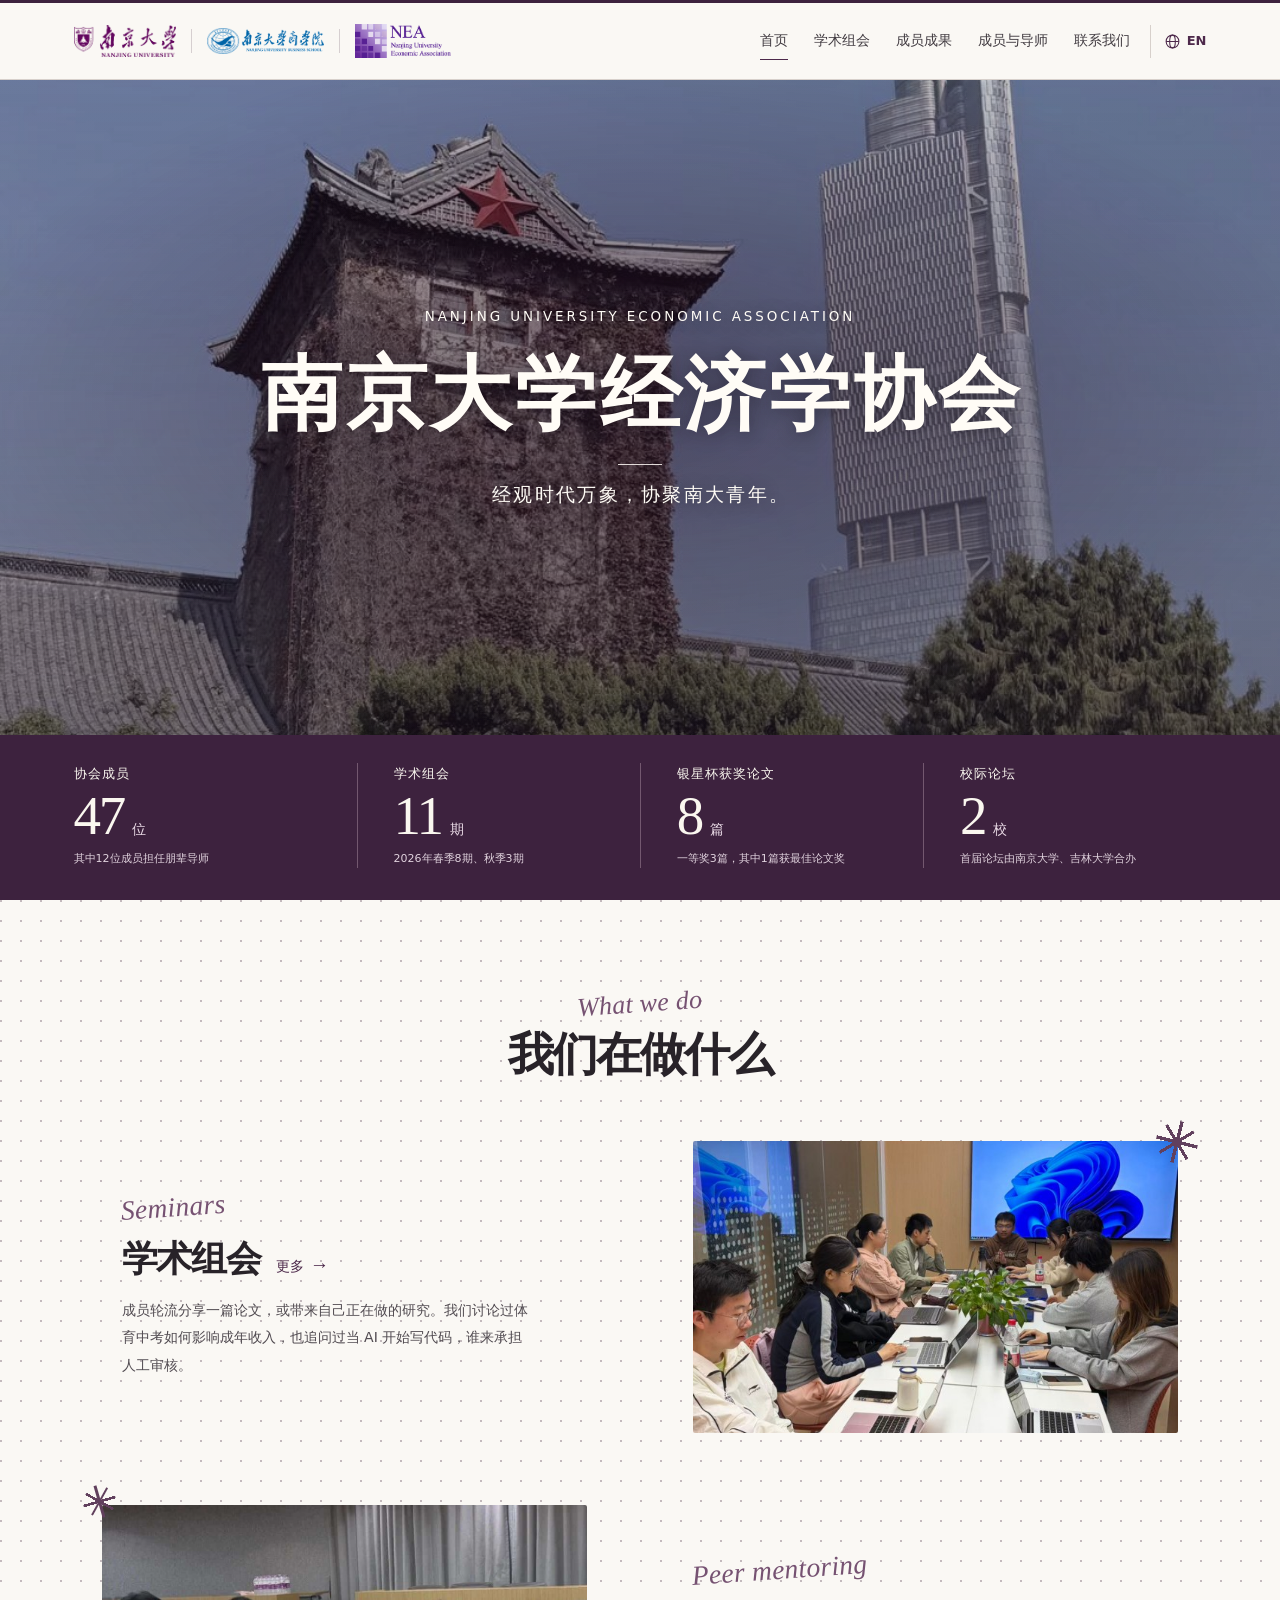
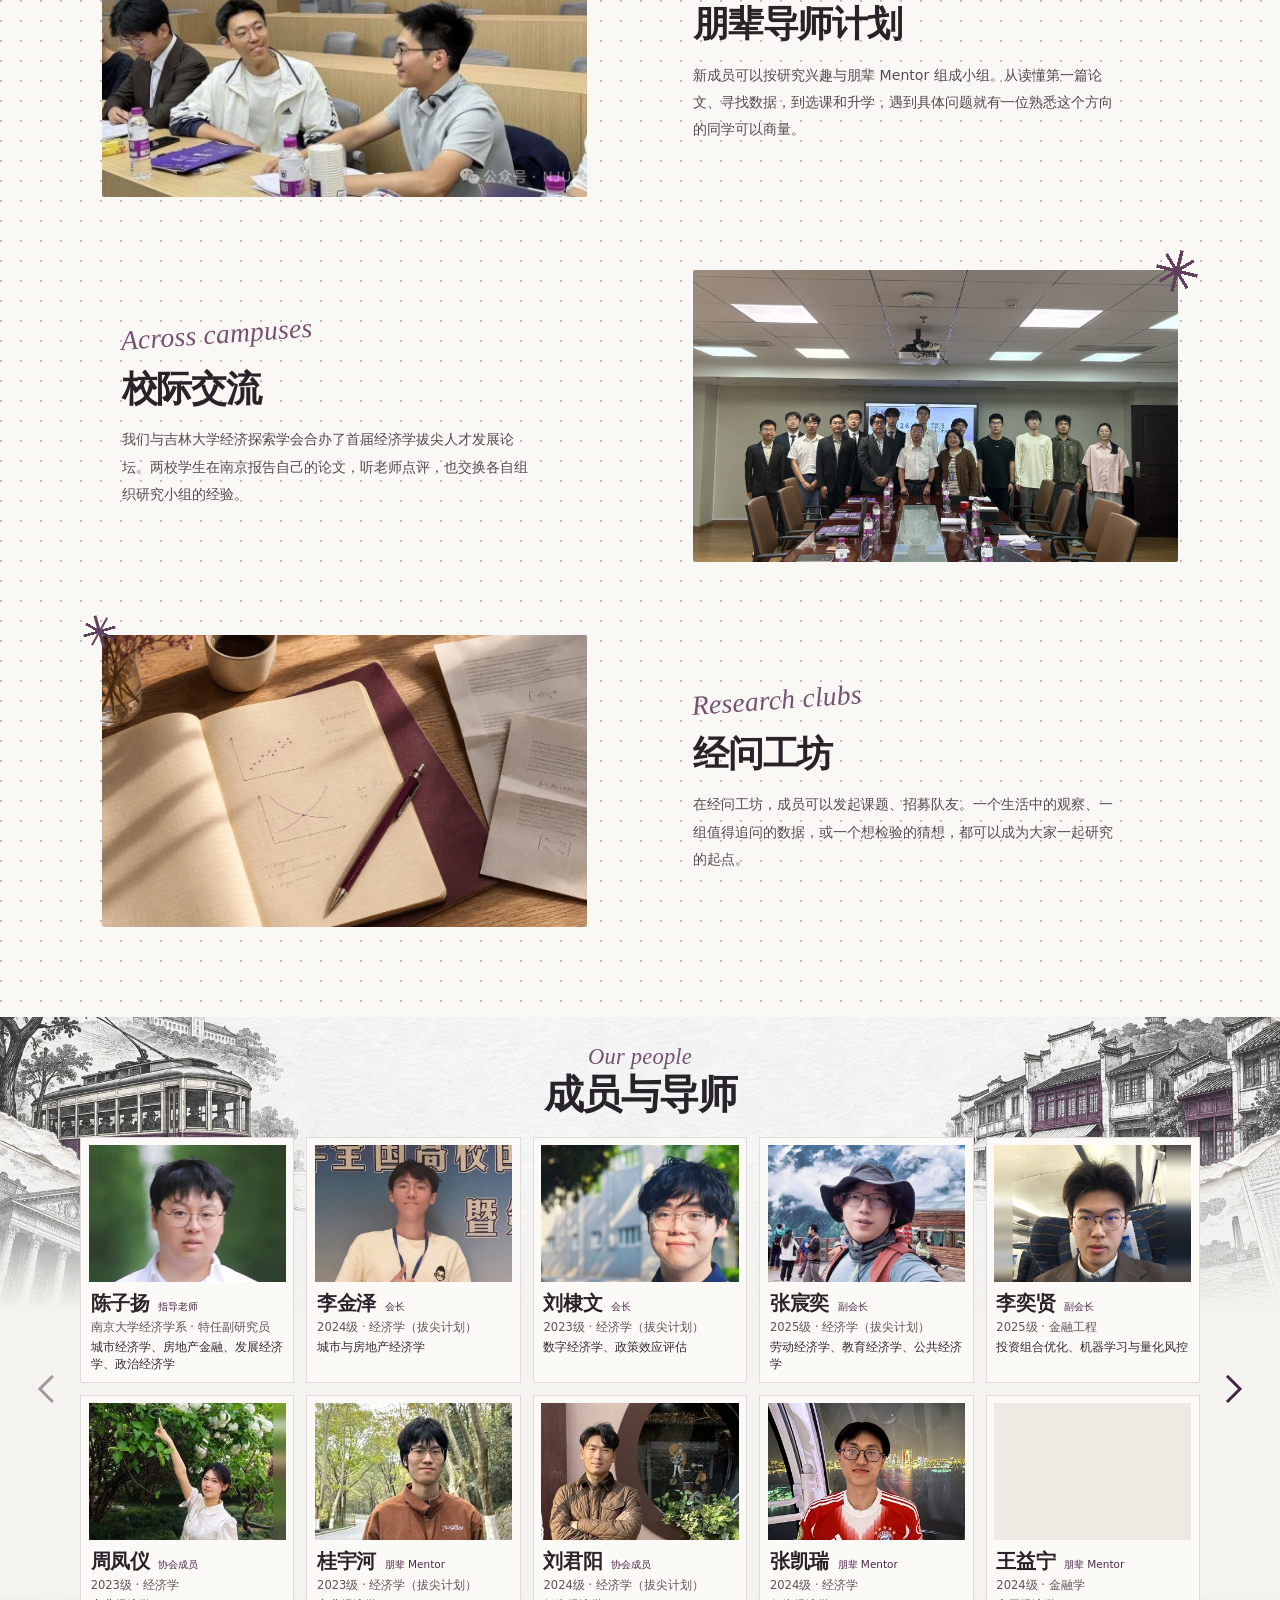
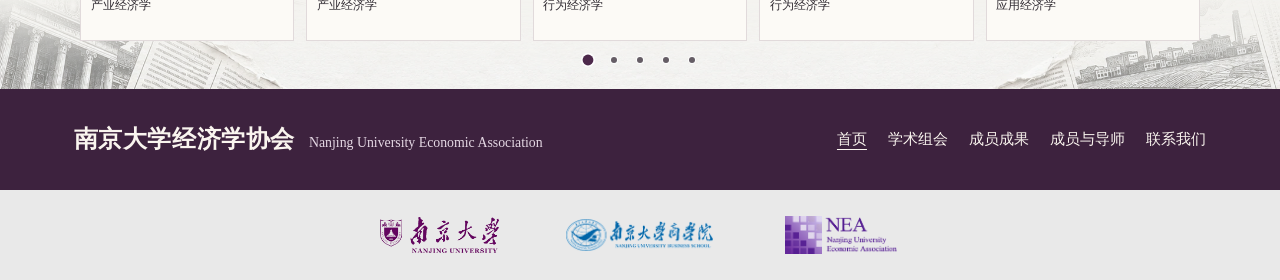
==== index.html @ 9987f029 "Add the five-page NJU Economic Association website" ====
<!doctype html>
<html lang="zh-CN"><head><meta charset="utf-8"><meta name="viewport" content="width=device-width,initial-scale=1,viewport-fit=cover"><meta name="theme-color" content="#faf8f4"><meta name="description" content="南京大学经济学协会的学术组会、成员与导师、学生研究及公开联系渠道。"><title>首页 · 南京大学经济学协会</title><link rel="stylesheet" href="assets/style.css"></head>
<body class="separate" data-initial="home"><a href="#main" class="skip">跳至正文</a><header class="masthead"><div class="wrap mast-inner"><div class="identities"><a href="https://www.nju.edu.cn/" target="_blank" rel="noopener" aria-label="南京大学官网"><img class="logo-nju" alt="南京大学" src="assets/nju.png"></a><span class="id-rule" aria-hidden="true"></span><a href="https://nubs.nju.edu.cn/" target="_blank" rel="noopener" aria-label="南京大学商学院官网"><img class="logo-nubs" alt="南京大学商学院" src="assets/nubs.png"></a><span class="id-rule" aria-hidden="true"></span><a href="index.html" aria-label="南京大学经济学协会首页"><img class="logo-nea" alt="南京大学经济学协会 NEA" src="assets/nea.png"></a></div>
    <nav class="main-nav" aria-label="主导航"><a href="index.html" data-dest="home" aria-current="page">首页</a><a href="seminars.html" data-dest="seminars">学术组会</a><a href="research.html" data-dest="research">成员成果</a><a href="people.html" data-dest="people">成员与导师</a><a href="contact.html" data-dest="contact">联系我们</a></nav><details class="mobile-nav"><summary><span class="sr-only">主导航</span><span class="menu-lines" aria-hidden="true"></span></summary><nav aria-label="手机导航"><a href="index.html" data-dest="home" aria-current="page">首页</a><a href="seminars.html" data-dest="seminars">学术组会</a><a href="research.html" data-dest="research">成员成果</a><a href="people.html" data-dest="people">成员与导师</a><a href="contact.html" data-dest="contact">联系我们</a></nav></details><button class="language-toggle" type="button" aria-label="切换至英文" title="切换至英文"><svg viewbox="0 0 24 24" fill="none" stroke="currentColor" stroke-width="1.5" aria-hidden="true" focusable="false"><circle cx="12" cy="12" r="9"></circle><ellipse cx="12" cy="12" rx="4" ry="9"></ellipse><path d="M3 12h18"></path></svg><span class="lang-label" lang="en">EN</span></button></div></header><main id="main" tabindex="-1"><div class="page home" id="home" aria-label="首页">
    <div class="home-intro"><section class="hero" aria-labelledby="association-name"><picture><source media="(max-width: 680px) and (orientation:portrait)" srcset="assets/campus-portrait.jpg"><img src="assets/campus.jpg" alt="" fetchpriority="high" width="1080" height="650"></picture><div class="hero-inner"><p class="hero-en" lang="en">Nanjing University Economic Association</p><h1 id="association-name"><span>南京大学</span><span>经济学协会</span></h1><span class="hero-rule" aria-hidden="true"></span><p class="motto">经观时代万象，协聚南大青年。</p></div></section>
    <section class="figures" aria-label="协会概况"><dl class="wrap stats"><div><dt>协会成员</dt><dd><span class="numeral">47</span><span class="unit">位</span></dd><dd class="stat-note">其中12位成员担任朋辈导师</dd></div><div><dt>学术组会</dt><dd><span class="numeral">11</span><span class="unit">期</span></dd><dd class="stat-note">2026年春季8期、秋季3期</dd></div><div><dt>银星杯获奖论文</dt><dd><span class="numeral">8</span><span class="unit">篇</span></dd><dd class="stat-note">一等奖3篇，其中1篇获最佳论文奖</dd></div><div><dt>校际论坛</dt><dd><span class="numeral">2</span><span class="unit">校</span></dd><dd class="stat-note">首届论坛由南京大学、吉林大学合办</dd></div></dl></section>
    </div><section class="activities"><div class="activity-glow" aria-hidden="true"></div><div class="feature-wrap"><div class="section-name"><span class="script" lang="en">What we do</span><h2>我们在做什么</h2></div><div class="feature-list"><article class="feature" id="weekly"><div class="feature-copy"><span class="script" lang="en">Seminars</span><div class="feature-title"><h3>学术组会</h3><a class="feature-more" href="seminars.html" aria-label="查看全部学术组会"><span class="more-label">更多</span><span class="more-arrow" aria-hidden="true">→</span></a></div><p>成员轮流分享一篇论文，或带来自己正在做的研究。我们讨论过体育中考如何影响成年收入，也追问过当 AI 开始写代码，谁来承担人工审核。</p></div><figure class="feature-image"><img src="assets/seminar.jpg" loading="lazy" decoding="async" alt="协会成员在春季学术组会上围桌讨论。"><span class="ink-star" aria-hidden="true"></span></figure></article><article class="feature reverse" id="mentoring"><div class="feature-copy"><span class="script" lang="en">Peer mentoring</span><div class="feature-title"><h3>朋辈导师计划</h3></div><p>新成员可以按研究兴趣与朋辈 Mentor 组成小组。从读懂第一篇论文、寻找数据，到选课和升学，遇到具体问题就有一位熟悉这个方向的同学可以商量。</p></div><figure class="feature-image"><img src="assets/mentor.jpg" loading="lazy" decoding="async" alt="协会成员在活动中交流。"><span class="ink-star" aria-hidden="true"></span></figure></article><article class="feature" id="exchange"><div class="feature-copy"><span class="script" lang="en">Across campuses</span><div class="feature-title"><h3>校际交流</h3></div><p>我们与吉林大学经济探索学会合办了首届经济学拔尖人才发展论坛。两校学生在南京报告自己的论文，听老师点评，也交换各自组织研究小组的经验。</p></div><figure class="feature-image"><img src="assets/forum.jpg" loading="lazy" decoding="async" alt="首届南京大学—吉林大学经济学拔尖人才发展论坛现场合影。"><span class="ink-star" aria-hidden="true"></span></figure></article><article class="feature reverse" id="clubs"><div class="feature-copy"><span class="script" lang="en">Research clubs</span><div class="feature-title"><h3>经问工坊</h3></div><p>在经问工坊，成员可以发起课题、招募队友。一个生活中的观察、一组值得追问的数据，或一个想检验的猜想，都可以成为大家一起研究的起点。</p></div><figure class="feature-image"><img src="assets/workshop.webp" loading="lazy" decoding="async" alt="研究主题静物配图，笔记本上画着经济学曲线和散点图。"><span class="ink-star" aria-hidden="true"></span></figure></article></div></div></section>
    <section class="people" id="home-people" aria-labelledby="people-heading"><svg aria-hidden="true" focusable="false" width="0" height="0" style="position:absolute"><defs><filter id="newsprint-tone" color-interpolation-filters="sRGB"><fecolormatrix type="matrix" values="1.045 0 0 0 -0.039  0 1.069 0 0 -0.024  0 0 1.114 0 -0.018  0 0 0 1 0"></fecolormatrix></filter></defs></svg><div class="people-art" aria-hidden="true" style="filter:url(#newsprint-tone)"></div><div class="wrap">
<div class="people-head"><div class="section-name"><span class="script" lang="en">Our people</span><h2 id="people-heading">成员与导师</h2></div>
</div>
<div class="roster-shell"><div id="roster" class="paged" role="region" aria-label="成员名片，可向左或向右翻页" tabindex="0"><div class="roster-sheet" role="group" aria-label="第1页，共5页"><article class="roster-card" data-person="陈子扬"><figure class="portrait-frame card-portrait"><img src="assets/member-01-home.webp" alt="" loading="lazy" decoding="async" draggable="false"></figure><div class="card-info"><div class="card-name"><h3>陈子扬</h3><span class="card-role">指导老师</span></div><p class="card-course" data-en="NJU Economics · Associate Research Fellow">南京大学经济学系 · 特任副研究员</p><p class="card-interests">城市经济学、房地产金融、发展经济学、政治经济学</p></div></article><article class="roster-card" data-person="李金泽"><figure class="portrait-frame card-portrait"><img src="assets/member-02-home.webp" alt="" loading="lazy" decoding="async" draggable="false"></figure><div class="card-info"><div class="card-name"><h3>李金泽</h3><span class="card-role">会长</span></div><p class="card-course" data-en="2024 · Economics (Honors)">2024级 · 经济学（拔尖计划）</p><p class="card-interests">城市与房地产经济学</p></div></article><article class="roster-card" data-person="刘棣文"><figure class="portrait-frame card-portrait"><img src="assets/member-03-home.webp" alt="" loading="lazy" decoding="async" draggable="false"></figure><div class="card-info"><div class="card-name"><h3>刘棣文</h3><span class="card-role">会长</span></div><p class="card-course" data-en="2023 · Economics (Honors)">2023级 · 经济学（拔尖计划）</p><p class="card-interests">数字经济学、政策效应评估</p></div></article><article class="roster-card" data-person="张宸奕"><figure class="portrait-frame card-portrait"><img src="assets/member-04-home.webp" alt="" loading="lazy" decoding="async" draggable="false"></figure><div class="card-info"><div class="card-name"><h3>张宸奕</h3><span class="card-role">副会长</span></div><p class="card-course" data-en="2025 · Economics (Honors)">2025级 · 经济学（拔尖计划）</p><p class="card-interests">劳动经济学、教育经济学、公共经济学</p></div></article><article class="roster-card" data-person="李奕贤"><figure class="portrait-frame card-portrait"><img src="assets/member-05-home.webp" alt="" loading="lazy" decoding="async" draggable="false"></figure><div class="card-info"><div class="card-name"><h3>李奕贤</h3><span class="card-role">副会长</span></div><p class="card-course" data-en="2025 · Financial Engineering">2025级 · 金融工程</p><p class="card-interests">投资组合优化、机器学习与量化风控</p></div></article><article class="roster-card" data-person="周凤仪"><figure class="portrait-frame card-portrait"><img src="assets/member-06-home.webp" alt="" loading="lazy" decoding="async" draggable="false"></figure><div class="card-info"><div class="card-name"><h3>周凤仪</h3><span class="card-role" data-en="Member">协会成员</span></div><p class="card-course" data-en="2023 · Economics">2023级 · 经济学</p><p class="card-interests">产业经济学</p></div></article><article class="roster-card" data-person="桂宇河"><figure class="portrait-frame card-portrait"><img src="assets/member-07-home.webp" alt="" loading="lazy" decoding="async" draggable="false"></figure><div class="card-info"><div class="card-name"><h3>桂宇河</h3><span class="card-role">朋辈 Mentor</span></div><p class="card-course" data-en="2023 · Economics (Honors)">2023级 · 经济学（拔尖计划）</p><p class="card-interests">产业经济学</p></div></article><article class="roster-card" data-person="刘君阳"><figure class="portrait-frame card-portrait"><img src="assets/member-08-home.webp" alt="" loading="lazy" decoding="async" draggable="false"></figure><div class="card-info"><div class="card-name"><h3>刘君阳</h3><span class="card-role" data-en="Member">协会成员</span></div><p class="card-course" data-en="2024 · Economics (Honors)">2024级 · 经济学（拔尖计划）</p><p class="card-interests">行为经济学</p></div></article><article class="roster-card" data-person="张凯瑞"><figure class="portrait-frame card-portrait"><img src="assets/member-09-home.webp" alt="" loading="lazy" decoding="async" draggable="false"></figure><div class="card-info"><div class="card-name"><h3>张凯瑞</h3><span class="card-role">朋辈 Mentor</span></div><p class="card-course" data-en="2024 · Economics">2024级 · 经济学</p><p class="card-interests">行为经济学</p></div></article><article class="roster-card" data-person="王益宁"><figure class="portrait-frame card-portrait"><img src="assets/member-10-home.webp" alt="" loading="lazy" decoding="async" draggable="false"></figure><div class="card-info"><div class="card-name"><h3>王益宁</h3><span class="card-role">朋辈 Mentor</span></div><p class="card-course" data-en="2024 · Finance">2024级 · 金融学</p><p class="card-interests">应用经济学</p></div></article></div><div class="roster-sheet" role="group" aria-label="第2页，共5页"><article class="roster-card" data-person="任旭泽"><figure class="portrait-frame card-portrait"><img src="assets/member-11-home.webp" alt="" loading="lazy" decoding="async" draggable="false"></figure><div class="card-info"><div class="card-name"><h3>任旭泽</h3><span class="card-role">朋辈 Mentor</span></div><p class="card-course" data-en="2024 · Economics (Honors)">2024级 · 经济学（拔尖计划）</p><p class="card-interests">数字经济学</p></div></article><article class="roster-card" data-person="戴李洋"><figure class="portrait-frame card-portrait"><img src="assets/member-12-home.webp" alt="" loading="lazy" decoding="async" draggable="false"></figure><div class="card-info"><div class="card-name"><h3>戴李洋</h3><span class="card-role" data-en="Member">协会成员</span></div><p class="card-course" data-en="2025 · Insurance">2025级 · 保险学</p><p class="card-interests">行为保险经济学、产业经济学、劳动经济学</p></div></article><article class="roster-card" data-person="邢文青"><figure class="portrait-frame card-portrait"><img src="assets/member-13-home.webp" alt="" loading="lazy" decoding="async" draggable="false"></figure><div class="card-info"><div class="card-name"><h3>邢文青</h3><span class="card-role">朋辈 Mentor</span></div><p class="card-course" data-en="2023 · Finance">2023级 · 金融学</p><p class="card-interests">金融学</p></div></article><article class="roster-card" data-person="柴森叶"><figure class="portrait-frame card-portrait"><img src="assets/member-14-home.webp" alt="" loading="lazy" decoding="async" draggable="false"></figure><div class="card-info"><div class="card-name"><h3>柴森叶</h3><span class="card-role">朋辈 Mentor</span></div><p class="card-course" data-en="2024 · Economics (Honors)">2024级 · 经济学（拔尖计划）</p><p class="card-interests">产业经济学</p></div></article><article class="roster-card" data-person="陈逸铭"><figure class="portrait-frame card-portrait"><img src="assets/member-15-home.webp" alt="" loading="lazy" decoding="async" draggable="false"></figure><div class="card-info"><div class="card-name"><h3>陈逸铭</h3><span class="card-role" data-en="Member">协会成员</span></div><p class="card-course" data-en="2025 · Digital Economics">2025级 · 数字经济学</p><p class="card-interests">产业经济学</p></div></article><article class="roster-card" data-person="苏会然"><figure class="portrait-frame card-portrait"><img src="assets/member-16-home.webp" alt="" loading="lazy" decoding="async" draggable="false"></figure><div class="card-info"><div class="card-name"><h3>苏会然</h3><span class="card-role" data-en="Member">协会成员</span></div><p class="card-course" data-en="2024 · International Economics and Trade">2024级 · 国际经济与贸易</p><p class="card-interests">发展经济学</p></div></article><article class="roster-card" data-person="周博文"><figure class="portrait-frame card-portrait"><img src="assets/member-17-home.webp" alt="" loading="lazy" decoding="async" draggable="false"></figure><div class="card-info"><div class="card-name"><h3>周博文</h3><span class="card-role" data-en="Member">协会成员</span></div><p class="card-course" data-en="2023 · Insurance">2023级 · 保险学</p><p class="card-interests">劳动经济学</p></div></article><article class="roster-card" data-person="赵晨希"><figure class="portrait-frame card-portrait"><img src="assets/member-18-home.webp" alt="" loading="lazy" decoding="async" draggable="false"></figure><div class="card-info"><div class="card-name"><h3>赵晨希</h3><span class="card-role" data-en="Member">协会成员</span></div><p class="card-course" data-en="2023 · Industrial Economics">2023级 · 产业经济学</p><p class="card-interests">劳动经济学、健康经济学、发展经济学</p></div></article><article class="roster-card" data-person="王思雅"><figure class="portrait-frame card-portrait"><img src="assets/member-19-home.webp" alt="" loading="lazy" decoding="async" draggable="false"></figure><div class="card-info"><div class="card-name"><h3>王思雅</h3><span class="card-role">朋辈 Mentor</span></div><p class="card-course" data-en="2024 · Industrial Economics">2024级 · 产业经济学</p><p class="card-interests">产业经济学</p></div></article><article class="roster-card" data-person="陈子鸿"><figure class="portrait-frame card-portrait"><img src="assets/member-20-home.webp" alt="" loading="lazy" decoding="async" draggable="false"></figure><div class="card-info"><div class="card-name"><h3>陈子鸿</h3><span class="card-role" data-en="Member">协会成员</span></div><p class="card-course" data-en="2024 · International Economics and Trade">2024级 · 国际经济与贸易</p><p class="card-interests">国际贸易、国际投资、发展经济学</p></div></article></div><div class="roster-sheet" role="group" aria-label="第3页，共5页"><article class="roster-card" data-person="刘子萌"><figure class="portrait-frame card-portrait initials tone-0" role="img" aria-label="刘子萌的姓氏字卡"><span class="monogram" aria-hidden="true">刘</span></figure><div class="card-info"><div class="card-name"><h3>刘子萌</h3><span class="card-role" data-en="Member">协会成员</span></div><p class="card-course" data-en="2025 · Finance">2025级 · 金融学</p><p class="card-interests">金融学、行为经济学</p></div></article><article class="roster-card" data-person="宫之涵"><figure class="portrait-frame card-portrait initials tone-1" role="img" aria-label="宫之涵的姓氏字卡"><span class="monogram" aria-hidden="true">宫</span></figure><div class="card-info"><div class="card-name"><h3>宫之涵</h3><span class="card-role" data-en="Member">协会成员</span></div><p class="card-course" data-en="2025 · Economics">2025级 · 经济学</p></div></article><article class="roster-card" data-person="胡梓林"><figure class="portrait-frame card-portrait initials tone-2" role="img" aria-label="胡梓林的姓氏字卡"><span class="monogram" aria-hidden="true">胡</span></figure><div class="card-info"><div class="card-name"><h3>胡梓林</h3><span class="card-role" data-en="Member">协会成员</span></div><p class="card-course" data-en="2025 · Economics">2025级 · 经济学</p><p class="card-interests">区域经济学、经济史</p></div></article><article class="roster-card" data-person="冯思阳"><figure class="portrait-frame card-portrait initials tone-3" role="img" aria-label="冯思阳的姓氏字卡"><span class="monogram" aria-hidden="true">冯</span></figure><div class="card-info"><div class="card-name"><h3>冯思阳</h3><span class="card-role" data-en="Member">协会成员</span></div><p class="card-course" data-en="2025 · Economics (Honors)">2025级 · 经济学（拔尖计划）</p><p class="card-interests">区域经济学、人口流动与区域协调</p></div></article><article class="roster-card" data-person="管佘诗佳"><figure class="portrait-frame card-portrait initials tone-4" role="img" aria-label="管佘诗佳的姓氏字卡"><span class="monogram" aria-hidden="true">管</span></figure><div class="card-info"><div class="card-name"><h3>管佘诗佳</h3><span class="card-role" data-en="Member">协会成员</span></div><p class="card-course" data-en="2025 · Economics">2025级 · 经济学</p><p class="card-interests">神经经济学、行为经济学</p></div></article><article class="roster-card" data-person="时艺菲"><figure class="portrait-frame card-portrait initials tone-0" role="img" aria-label="时艺菲的姓氏字卡"><span class="monogram" aria-hidden="true">时</span></figure><div class="card-info"><div class="card-name"><h3>时艺菲</h3><span class="card-role" data-en="Member">协会成员</span></div><p class="card-course" data-en="2025 · Korean">2025级 · 朝鲜语</p><p class="card-interests">产业经济学、国际贸易</p></div></article><article class="roster-card" data-person="周讯婕"><figure class="portrait-frame card-portrait initials tone-1" role="img" aria-label="周讯婕的姓氏字卡"><span class="monogram" aria-hidden="true">周</span></figure><div class="card-info"><div class="card-name"><h3>周讯婕</h3><span class="card-role" data-en="Member">协会成员</span></div><p class="card-course" data-en="2025 · International Economics and Trade">2025级 · 国际经济与贸易</p><p class="card-interests">普惠金融、国际贸易</p></div></article><article class="roster-card" data-person="张智杰"><figure class="portrait-frame card-portrait initials tone-2" role="img" aria-label="张智杰的姓氏字卡"><span class="monogram" aria-hidden="true">张</span></figure><div class="card-info"><div class="card-name"><h3>张智杰</h3><span class="card-role" data-en="Member">协会成员</span></div><p class="card-course" data-en="2025 · E-Commerce">2025级 · 电子商务</p><p class="card-interests">数字经济、乡村振兴</p></div></article><article class="roster-card" data-person="张徛翔"><figure class="portrait-frame card-portrait initials tone-3" role="img" aria-label="张徛翔的姓氏字卡"><span class="monogram" aria-hidden="true">张</span></figure><div class="card-info"><div class="card-name"><h3>张徛翔</h3><span class="card-role" data-en="Member">协会成员</span></div><p class="card-course" data-en="2025 · Economics (Honors)">2025级 · 经济学（拔尖计划）</p><p class="card-interests">区域经济学、交通运输经济学</p></div></article><article class="roster-card" data-person="张欣晟"><figure class="portrait-frame card-portrait initials tone-4" role="img" aria-label="张欣晟的姓氏字卡"><span class="monogram" aria-hidden="true">张</span></figure><div class="card-info"><div class="card-name"><h3>张欣晟</h3><span class="card-role" data-en="Member">协会成员</span></div><p class="card-course" data-en="2025 · Insurance">2025级 · 保险学</p><p class="card-interests">金融学</p></div></article></div><div class="roster-sheet" role="group" aria-label="第4页，共5页"><article class="roster-card" data-person="胡凯文"><figure class="portrait-frame card-portrait initials tone-0" role="img" aria-label="胡凯文的姓氏字卡"><span class="monogram" aria-hidden="true">胡</span></figure><div class="card-info"><div class="card-name"><h3>胡凯文</h3><span class="card-role" data-en="Member">协会成员</span></div><p class="card-course" data-en="2025 · Economics (Honors)">2025级 · 经济学（拔尖计划）</p><p class="card-interests">消费者行为经济学、平台经济</p></div></article><article class="roster-card" data-person="赵翌涵"><figure class="portrait-frame card-portrait initials tone-1" role="img" aria-label="赵翌涵的姓氏字卡"><span class="monogram" aria-hidden="true">赵</span></figure><div class="card-info"><div class="card-name"><h3>赵翌涵</h3><span class="card-role" data-en="Member">协会成员</span></div><p class="card-course" data-en="2025 · Economics (Honors)">2025级 · 经济学（拔尖计划）</p><p class="card-interests">经济史、财政学</p></div></article><article class="roster-card" data-person="夏涛"><figure class="portrait-frame card-portrait"><img src="assets/member-33-home.webp" alt="" loading="lazy" decoding="async" draggable="false"></figure><div class="card-info"><div class="card-name"><h3>夏涛</h3><span class="card-role">朋辈 Mentor</span></div><p class="card-course" data-en="2026 · Master’s in Western Economics">2026级硕士 · 西方经济学</p><p class="card-interests">经济史、制度经济学、宏观经济学</p></div></article><article class="roster-card" data-person="郑斯可"><figure class="portrait-frame card-portrait initials tone-3" role="img" aria-label="郑斯可的姓氏字卡"><span class="monogram" aria-hidden="true">郑</span></figure><div class="card-info"><div class="card-name"><h3>郑斯可</h3><span class="card-role" data-en="Member">协会成员</span></div></div></article><article class="roster-card" data-person="严欣语"><figure class="portrait-frame card-portrait initials tone-4" role="img" aria-label="严欣语的姓氏字卡"><span class="monogram" aria-hidden="true">严</span></figure><div class="card-info"><div class="card-name"><h3>严欣语</h3><span class="card-role" data-en="Member">协会成员</span></div><p class="card-course" data-en="2025 · Economics">2025级 · 经济学</p><p class="card-interests">数字经济学、行为经济学</p></div></article><article class="roster-card" data-person="许彧凡"><figure class="portrait-frame card-portrait initials tone-0" role="img" aria-label="许彧凡的姓氏字卡"><span class="monogram" aria-hidden="true">许</span></figure><div class="card-info"><div class="card-name"><h3>许彧凡</h3><span class="card-role" data-en="Member">协会成员</span></div><p class="card-course" data-en="2025 · Economics and Finance">2025级 · 经济与金融</p><p class="card-interests">金融分析、企业信息与资本市场</p></div></article><article class="roster-card" data-person="黄闵宇"><figure class="portrait-frame card-portrait initials tone-1" role="img" aria-label="黄闵宇的姓氏字卡"><span class="monogram" aria-hidden="true">黄</span></figure><div class="card-info"><div class="card-name"><h3>黄闵宇</h3><span class="card-role" data-en="Member">协会成员</span></div><p class="card-course" data-en="2025 · Digital Economics">2025级 · 数字经济学</p><p class="card-interests">产业经济学、金融学</p></div></article><article class="roster-card" data-person="叶骐丞"><figure class="portrait-frame card-portrait initials tone-2" role="img" aria-label="叶骐丞的姓氏字卡"><span class="monogram" aria-hidden="true">叶</span></figure><div class="card-info"><div class="card-name"><h3>叶骐丞</h3><span class="card-role" data-en="Member">协会成员</span></div></div></article><article class="roster-card" data-person="姚璇"><figure class="portrait-frame card-portrait initials tone-3" role="img" aria-label="姚璇的姓氏字卡"><span class="monogram" aria-hidden="true">姚</span></figure><div class="card-info"><div class="card-name"><h3>姚璇</h3><span class="card-role" data-en="Member">协会成员</span></div><p class="card-course" data-en="2026 · German">2026级 · 德语</p><p class="card-interests">行为经济学、国际贸易与商务</p></div></article><article class="roster-card" data-person="李彦谷"><figure class="portrait-frame card-portrait initials tone-4" role="img" aria-label="李彦谷的姓氏字卡"><span class="monogram" aria-hidden="true">李</span></figure><div class="card-info"><div class="card-name"><h3>李彦谷</h3><span class="card-role" data-en="Member">协会成员</span></div><p class="card-course" data-en="2026 · Economics and Management Pilot Program">2026级 · 经济管理试验班</p><p class="card-interests">区域经济学</p></div></article></div><div class="roster-sheet" role="group" aria-label="第5页，共5页"><article class="roster-card" data-person="何致贤"><figure class="portrait-frame card-portrait initials tone-0" role="img" aria-label="何致贤的姓氏字卡"><span class="monogram" aria-hidden="true">何</span></figure><div class="card-info"><div class="card-name"><h3>何致贤</h3><span class="card-role" data-en="Member">协会成员</span></div><p class="card-course" data-en="2026 · Humanities Pilot Program">2026级 · 人文科学试验班</p><p class="card-interests">城市空间与职住分离</p></div></article><article class="roster-card" data-person="张良哲"><figure class="portrait-frame card-portrait initials tone-1" role="img" aria-label="张良哲的姓氏字卡"><span class="monogram" aria-hidden="true">张</span></figure><div class="card-info"><div class="card-name"><h3>张良哲</h3><span class="card-role" data-en="Member">协会成员</span></div><p class="card-course" data-en="2026 · Economics and Management Pilot Program">2026级 · 经济管理试验班</p><p class="card-interests">产业经济、宏观经济</p></div></article><article class="roster-card" data-person="高佳阳"><figure class="portrait-frame card-portrait initials tone-2" role="img" aria-label="高佳阳的姓氏字卡"><span class="monogram" aria-hidden="true">高</span></figure><div class="card-info"><div class="card-name"><h3>高佳阳</h3><span class="card-role" data-en="Member">协会成员</span></div></div></article><article class="roster-card" data-person="戴宁毓"><figure class="portrait-frame card-portrait initials tone-3" role="img" aria-label="戴宁毓的姓氏字卡"><span class="monogram" aria-hidden="true">戴</span></figure><div class="card-info"><div class="card-name"><h3>戴宁毓</h3><span class="card-role" data-en="Member">协会成员</span></div><p class="card-course" data-en="2025 · Financial Engineering">2025级 · 金融工程</p><p class="card-interests">人工智能在金融分析中的应用</p></div></article><article class="roster-card" data-person="沈佳圆"><figure class="portrait-frame card-portrait initials tone-4" role="img" aria-label="沈佳圆的姓氏字卡"><span class="monogram" aria-hidden="true">沈</span></figure><div class="card-info"><div class="card-name"><h3>沈佳圆</h3><span class="card-role" data-en="Member">协会成员</span></div><p class="card-course" data-en="2025 · International Economics and Trade">2025级 · 国际经济与贸易</p><p class="card-interests">数字经济学、国际贸易学</p></div></article><article class="roster-card" data-person="周元昊"><figure class="portrait-frame card-portrait initials tone-0" role="img" aria-label="周元昊的姓氏字卡"><span class="monogram" aria-hidden="true">周</span></figure><div class="card-info"><div class="card-name"><h3>周元昊</h3><span class="card-role" data-en="Member">协会成员</span></div><p class="card-course" data-en="2021 · Statistics">2021级 · 统计学</p><p class="card-interests">经济史</p></div></article><article class="roster-card" data-person="林婧雯"><figure class="portrait-frame card-portrait initials tone-1" role="img" aria-label="林婧雯的姓氏字卡"><span class="monogram" aria-hidden="true">林</span></figure><div class="card-info"><div class="card-name"><h3>林婧雯</h3><span class="card-role" data-en="Member">协会成员</span></div><p class="card-course" data-en="2026 · Economics (Honors)">2026级 · 经济学（拔尖计划）</p><p class="card-interests">产业经济学</p></div></article><article class="roster-card" data-person="李佳阳"><figure class="portrait-frame card-portrait initials tone-2" role="img" aria-label="李佳阳的姓氏字卡"><span class="monogram" aria-hidden="true">李</span></figure><div class="card-info"><div class="card-name"><h3>李佳阳</h3><span class="card-role" data-en="Member">协会成员</span></div><p class="card-course" data-en="2026 · Economics (Honors)">2026级 · 经济学（拔尖计划）</p><p class="card-interests">应用经济学</p></div></article></div></div>
<div class="page-navigation" hidden><button class="page-prev" type="button" aria-label="向左翻到上一页名片" aria-controls="roster"><span aria-hidden="true" class="chevron"></span></button><output id="roster-counter" aria-label="名片页码" aria-live="polite" class="sr-only">1 / 5</output><button class="page-next" type="button" aria-label="向右翻到下一页名片" aria-controls="roster"><span aria-hidden="true" class="chevron"></span></button></div></div><div class="roster-dots" role="group" aria-label="成员名片分页" hidden></div></div></section></div></main><footer class="site-footer"><div class="wrap footer-inner"><div class="footer-brand" translate="no"><span class="footer-name" lang="zh-CN">南京大学经济学协会</span><span class="footer-english" lang="en">Nanjing University Economic Association</span></div><nav class="footer-nav" aria-label="页脚导航"><a href="index.html" data-dest="home" aria-current="page">首页</a><a href="seminars.html" data-dest="seminars">学术组会</a><a href="research.html" data-dest="research">成员成果</a><a href="people.html" data-dest="people">成员与导师</a><a href="contact.html" data-dest="contact">联系我们</a></nav></div><div class="footer-logos"><div class="footer-identities"><a href="https://www.nju.edu.cn/" target="_blank" rel="noopener" aria-label="南京大学官网"><img class="logo-nju" alt="南京大学" src="assets/nju.png"></a><a href="https://nubs.nju.edu.cn/" target="_blank" rel="noopener" aria-label="南京大学商学院官网"><img class="logo-nubs" alt="南京大学商学院" src="assets/nubs.png"></a><a href="index.html" aria-label="南京大学经济学协会首页"><img class="logo-nea" alt="南京大学经济学协会 NEA" src="assets/nea.png"></a></div>
    </div></footer><script src="assets/site.js"></script></body></html>
---- assets/style.css ----
:root {
  --paper:#faf8f4; --paper-deep:#f2ede8; --plum:#4d294b; --deep:#3d223e;
  --ink:#282329; --muted:#655d64; --line:#d7d0cb; --nav-height:80px;
  --sans:"PingFang SC","Hiragino Sans GB","Microsoft YaHei","Noto Sans CJK SC",system-ui,sans-serif;
  --serif:"Songti SC","Noto Serif CJK SC","Noto Serif SC","STSong","SimSun",serif;
  --latin:Baskerville,"Iowan Old Style","Palatino Linotype","Times New Roman",serif;
  --hand:"Snell Roundhand","Bradley Hand","Segoe Print","URW Chancery L","Apple Chancery",cursive;
}
* {box-sizing:border-box}
body {margin:0;color:var(--ink);background:var(--paper);font:16px/1.7 var(--sans);-webkit-font-smoothing:antialiased}
html {scroll-padding-top:calc(var(--nav-height) + 16px)}
h1,h2,h3,h4,p,figure,dl,dd,ul,ol {margin:0}
a {color:inherit;text-decoration:none}
img {display:block;max-width:100%}
button {font:inherit;color:inherit;cursor:pointer}
a:focus-visible,button:focus-visible,summary:focus-visible,[tabindex="0"]:focus-visible {outline:3px solid #a27197;outline-offset:3px}
[hidden] {display:none !important}
.wrap {width:min(1320px,88.5%);margin-inline:auto}
.sr-only,.skip:not(:focus) {position:absolute;width:1px;height:1px;padding:0;margin:-1px;overflow:hidden;clip-path:inset(50%);white-space:nowrap;border:0}
.skip:focus {position:fixed;left:10px;top:10px;background:white;padding:8px 14px;z-index:100}
main:focus {outline:none}
.masthead {position:sticky;top:0;z-index:20;background:var(--paper);border-top:3px solid var(--deep);border-bottom:1px solid var(--line)}
.mast-inner {height:calc(var(--nav-height) - 4px);display:flex;align-items:center;justify-content:space-between;gap:22px}
.identities,.main-nav {display:flex;align-items:center}
.identities {gap:15px}
.identities a {display:flex;align-items:center;min-height:44px}
.id-rule {height:24px;width:1px;background:#d6cfd0;flex:none}
.logo-nju {width:102px}.logo-nubs {width:117px}.logo-nea {width:96px}
.main-nav {gap:clamp(17px,2.05vw,35px)}
.main-nav a {padding:14px 0;white-space:nowrap;color:#413b41;font-size:14px;font-weight:550;position:relative}
.main-nav a::after {content:"";position:absolute;left:0;right:0;bottom:7px;height:1px;background:var(--plum);transform:scaleX(0);transition:transform .18s;transform-origin:left}
.main-nav a:hover::after,.main-nav a[aria-current]::after {transform:scaleX(1)}
.mobile-nav {display:none}
summary {list-style:none;cursor:pointer}
summary::-webkit-details-marker {display:none}
.bundle .subpage {display:none}
.bundle:has(.subpage:target) #home {display:none}
.bundle .subpage:target {display:block}
body.routed.bundle .page[data-visible="true"] {display:block}
.hero {position:relative;isolation:isolate;display:grid;place-items:center;min-height:365px;height:calc(100vh - var(--nav-height));height:calc(100svh - var(--nav-height));overflow:hidden;background:#493e56;text-align:center;color:#fffcf6}
.hero picture,.hero picture img,.hero::after {position:absolute;inset:0;width:100%;height:100%}
.hero picture {z-index:-2}
.hero picture img {object-fit:cover;object-position:50% 43%;filter:saturate(.73)}
.hero::after {content:"";z-index:-1;background:radial-gradient(ellipse at 50% 49%,rgba(36,17,38,.45) 0%,rgba(40,21,41,.22) 48%,rgba(39,21,41,.07) 77%),linear-gradient(180deg,rgba(38,23,44,.20) 0%,rgba(35,21,38,.33) 47%,rgba(30,21,36,.48) 100%)}
.hero-inner {width:min(94%,1330px);display:flex;flex-direction:column;align-items:center;padding:25px 0 3.2vh;text-shadow:0 2px 17px rgba(20,15,26,.45)}
.hero-en {font:500 clamp(12px,1.05vw,16px)/1.6 var(--sans);letter-spacing:.22em;text-transform:uppercase}
.hero h1 {font:700 clamp(50px,6.35vw,99px)/1.25 var(--serif);letter-spacing:.045em;padding-left:.045em;margin:18px 0 17px}
.hero-rule {width:44px;height:1px;background:rgba(255,250,246,.85);margin:0 0 16px}
.motto {font: 500 clamp(17px,1.5vw,24px)/1.5 "Kaiti SC",KaiTi,var(--serif);letter-spacing:.12em;padding-left:.12em}
.figures {background:var(--deep);color:#faf7ef}
.stats {display:grid;grid-template-columns:repeat(4,minmax(0,1fr));padding-block:28px 32px}
.stats > div {padding-inline:clamp(17px,2.8vw,48px) 10px;border-left:1px solid #73586f}
.stats > div:first-child {border:none;padding-left:0}
.stats dt {font-size:13px;font-weight:550;letter-spacing:.08em}
.stats dd:not(.stat-note) {display:flex;align-items:baseline;gap:8px;margin:3px 0 5px}
.numeral {font:400 clamp(43px,4.3vw,65px)/1.03 var(--latin);letter-spacing:-.045em}
.unit {font:400 14px/1 var(--serif);color:#ebdce7}
.stat-note {color:#e0d2dd;font-size:clamp(11px,.86vw,13px);line-height:1.65}
.feature-wrap {max-width:1170px;width:84%;margin:auto}
.activities {padding:clamp(65px,6.9vw,108px) 0 clamp(64px,7vw,114px)}
.section-name .script,.feature-copy>.script,.contact-label {color:#765272;font:italic 26px/1.2 var(--hand);letter-spacing:.01em;display:inline-block}
.section-name h2,.section-name h1 {font:700 clamp(36px,3.6vw,57px)/1.25 var(--serif);letter-spacing:-.04em;margin-top:5px}
.activities>.feature-wrap>.section-name {text-align:center;margin-bottom:clamp(39px,4.5vw,74px)}
.activities>.feature-wrap>.section-name .script {transform:rotate(-4deg)}
.feature-list {display:grid;gap:clamp(54px,5.7vw,90px)}
.feature {display:grid;grid-template-columns:minmax(0,1fr) minmax(0,1fr);column-gap:clamp(40px,8.3vw,134px);align-items:center;scroll-margin-top:20px}
.feature-copy {max-width:430px;padding-left:clamp(5px,1.5vw,25px)}
.feature.reverse .feature-copy {grid-column:2;grid-row:1;padding-left:0}
.feature.reverse .feature-image {grid-column:1;grid-row:1}
.feature-copy>.script {font-size:clamp(22px,2.15vw,34px);transform:rotate(-4deg);transform-origin:left bottom}
.feature-title {display:flex;align-items:center;gap:12px;margin:8px 0 13px;flex-wrap:wrap}
.feature-title h3 {font:700 clamp(29px,2.8vw,45px)/1.32 var(--serif);letter-spacing:-.035em}
.feature-copy p {color:#514b51;font-size:clamp(14px,1.1vw,17px);line-height:1.95}
.feature-image {position:relative;isolation:isolate;min-width:0}
.feature-image img {position:relative;width:100%;aspect-ratio:1.66;object-fit:cover;object-position:50% 49%;border-radius:2px}
#weekly .feature-image img {object-position:50% 46%}
#exchange .feature-image img {object-position:50% 62%}
.ink-star {position:absolute;font:400 clamp(40px,4.7vw,69px)/1 "Georgia","Times New Roman",serif;color:#583656;line-height:.85;right:-20px;top:-20px;transform:rotate(14deg);text-shadow:1px 1px var(--paper)}
.feature.reverse .ink-star {left:-19px;right:auto;transform:rotate(-16deg)}
#mentoring .ink-star,#clubs .ink-star {font-size:clamp(32px,3.6vw,53px)}
.sub-wrap {max-width:1190px;padding-block:clamp(48px,6.1vw,100px) 85px}
.page-heading {padding-bottom:25px;border-bottom:1px solid #8f7589;margin-bottom:clamp(25px,3vw,45px)}
.page-heading .section-name .script {font-size:clamp(25px,2.4vw,35px);transform:rotate(-3deg)}
.page-heading>p {font-size:15px;line-height:1.8;color:var(--muted);margin-top:13px}
.archive-layout {display:grid;grid-template-columns:minmax(135px,1fr) minmax(0,3.4fr);gap:clamp(28px,5vw,78px);align-items:start}
.term-tabs {position:sticky;top:calc(var(--nav-height) + 26px);display:flex;flex-direction:column;gap:4px}
.term-tabs label {cursor:pointer;display:flex;align-items:center;justify-content:space-between;padding:9px 12px;border-left:2px solid var(--line);font-size:14px;color:var(--muted);max-width:193px}
.term-tabs label span {font-size:12px}
#term-fall:checked~.term-tabs label[for="term-fall"],#term-spring:checked~.term-tabs label[for="term-spring"] {border-color:var(--plum);background:#efe8ec;color:var(--plum);font-weight:600}
#term-fall:focus-visible~.term-tabs label[for="term-fall"],#term-spring:focus-visible~.term-tabs label[for="term-spring"] {outline:2px solid #936388}
#term-fall:checked~.archive-rows .term-spring,#term-spring:checked~.archive-rows .term-fall {display:none}
.term-title {display:flex;align-items:center;justify-content:space-between;gap:12px;padding-bottom:12px;border-bottom:1px solid #ad99a5}
.term-title h2 {font:600 18px/1.4 var(--serif);color:var(--plum)}
.term-title span,.entry-meta {font-size:12px;color:var(--muted)}
.session {border-bottom:1px solid var(--line)}
.session summary {display:grid;grid-template-columns:78px minmax(0,1fr) 20px;align-items:center;gap:16px;padding:18px 0}
.date {font:30px/1.1 var(--latin);color:var(--plum);font-variant-numeric:tabular-nums}
.date small {display:block;font:11px/1.5 var(--sans);letter-spacing:.1em;color:var(--muted)}
.entry strong {display:block;font:700 clamp(18px,1.55vw,25px)/1.45 var(--serif);margin-top:3px}
.plus {width:19px;height:19px;display:grid;place-items:center;position:relative}
.plus::after,.plus::before {content:"";position:absolute;width:13px;height:1.4px;background:var(--plum)}
.plus::after {transform:rotate(90deg)}
.session[open] .plus::after {transform:rotate(0)}
.session-body {margin:0 0 24px 94px}
.session-intro {font-size:14px;line-height:1.8;color:var(--muted);margin:0 0 16px}
.talks {padding:0;list-style:none}
.talk {margin:0 0 14px;padding:15px 17px;border-left:2px solid #bca7b5;background:#f2eeea}
.talk-meta {display:flex;align-items:center;gap:10px;color:var(--plum);font-size:13px}
.talk-meta span {font-size:11px;color:var(--muted)}
.talk h4 {font:700 clamp(16px,1.3vw,21px)/1.5 var(--serif);margin:5px 0}
.talk p {font-size:14px;line-height:1.8;color:#514a50;margin-top:6px}
.materials {margin-top:7px}
.materials>span {font-size:11px;color:#765970}
.materials ul {padding:0;list-style:none}
.materials li {font:600 14px/1.55 var(--serif);overflow-wrap:anywhere}
.materials li+li {margin-top:3px}
.materials li[lang="en"] {font:italic 500 17px/1.4 var(--latin)}
.award-table {border-collapse:collapse;width:100%;table-layout:fixed}
.award-table th,.award-table td {text-align:left;vertical-align:top;padding:21px 16px 21px 0;border-bottom:1px solid var(--line)}
.award-table thead th {padding:0 15px 10px 0;color:var(--plum);font-size:13px;font-weight:600;border-bottom-color:#9f8697;letter-spacing:.06em}
.award-table thead th:first-child {width:24%}.award-table thead th:last-child {width:15%}
.award-table tbody th {font-size:15px;font-weight:550}
.work-title {font:650 clamp(17px,1.43vw,22px)/1.6 var(--serif);overflow-wrap:anywhere}
.work-title[lang="en"] {font:600 clamp(19px,1.65vw,26px)/1.3 var(--latin)}
.award-name {font-size:14px;color:var(--plum)}
.award-name small {display:block;margin-top:5px;font-size:11px}
.contact-grid {display:grid;grid-template-columns:1fr 1fr;gap:clamp(30px,7vw,110px)}
.contact-grid section {min-width:0}
.contact-grid section+section {border-left:1px solid var(--line);padding-left:clamp(24px,5vw,80px)}
.contact-label {font-size:25px;transform:rotate(-3deg)}
.contact-grid h2 {font:700 30px/1.4 var(--serif);margin:6px 0 10px}
.contact-grid p {font-size:15px;color:var(--muted);line-height:1.75}
.contact-grid strong {color:var(--ink);font-weight:550;font-variant-numeric:tabular-nums}
.email {display:inline-block;color:var(--plum);font:500 clamp(19px,2vw,31px)/1.5 var(--latin);margin:17px 0 4px;border-bottom:1px solid #b79caf;overflow-wrap:anywhere}
.qr {margin-top:16px;max-width:190px}
.qr img {width:100%;height:auto}
@media (max-width:1110px) {
  :root {--nav-height:70px}
  .wrap {width:91%}
  .identities {gap:10px}
  .logo-nju {width:84px}.logo-nubs {width:97px}.logo-nea {width:79px}
  .main-nav {gap:17px}.main-nav a {font-size:13px}
  .feature-wrap {width:84%}
  .feature {column-gap:7%}
}
@media (max-width:979px) {
  .feature-wrap {width:86%}
  .session-body {margin-left:0}
  .hero h1 {font-size:clamp(48px,6.1vw,63px)}
}
@media (max-width:810px) {
  :root {--nav-height:64px}
  .mast-inner {position:relative}
  .main-nav {display:none}
  .mobile-nav {display:block}
  .mobile-nav>summary {width:44px;height:42px;display:grid;place-items:center}
  .menu-lines {width:22px;height:9px;border-top:1.5px solid var(--plum);border-bottom:1.5px solid var(--plum)}
  .mobile-nav nav {position:absolute;top:100%;left:-4.95%;right:-4.95%;background:var(--paper);border-bottom:1px solid var(--line);display:grid;grid-template-columns:repeat(3,minmax(0,1fr));padding:7px 4.5% 12px;gap:0 6px}
  .mobile-nav nav a {padding:9px 0;font-size:13px;text-align:center}
  .mobile-nav nav a[aria-current] {color:var(--plum);font-weight:650}
  .stats {grid-template-columns:repeat(2,minmax(0,1fr));row-gap:19px;padding-block:22px}
  .stats>div {padding-inline:22px 0}
  .stats>div:nth-child(odd) {padding-left:0;border-left:0}
}
@media (max-width:680px) {
  .wrap {width:90%}
  .identities {gap:8px}.id-rule {height:20px}
  .logo-nju {width:73px}.logo-nubs {width:85px}.logo-nea {width:66px}
  .mobile-nav nav {left:-5.56%;right:-5.56%}
  .hero picture img {object-position:50% 48%}
  .hero-inner {padding-bottom:7vh}
  .hero-en {font-size:10px;letter-spacing:.14em}
  .hero h1 {font-size:clamp(49px,10.5vw,68px);line-height:1.22;letter-spacing:.035em;margin:16px 0 18px}
  .hero h1 span {display:block}
  .hero-rule {margin-bottom:14px;width:32px}
  .motto {font-size:16px}
  .stats dt {font-size:12px}.numeral {font-size:44px}.stat-note {font-size:10px}
  .activities {padding:53px 0 62px}
  .section-name h2,.section-name h1 {font-size:36px}
  .section-name .script {font-size:24px}
  .feature-wrap {width:85%}.activities>.feature-wrap>.section-name {margin-bottom:31px}
  .feature-list {gap:52px}
  .feature {grid-template-columns:1fr;gap:14px}
  .feature-copy,.feature.reverse .feature-copy {grid-column:auto;grid-row:auto;max-width:none;padding:0}
  .feature.reverse .feature-image {grid-column:auto;grid-row:auto}
  .feature-copy>.script {font-size:23px}
  .feature-title {margin:4px 0 7px}.feature-title h3 {font-size:29px}
  .feature-copy p {font-size:14px;line-height:1.8}
  .ink-star {right:-12px;top:-14px;font-size:37px}.feature.reverse .ink-star {left:-12px}
  .archive-layout {grid-template-columns:1fr;gap:18px}
  .term-tabs {position:static;flex-direction:row}
  .term-tabs label {gap:10px;border-left:0;border-bottom:2px solid var(--line);padding:7px 12px}
  .sub-wrap {padding-block:42px 60px}
  .page-heading {margin-bottom:23px;padding-bottom:20px}
  .page-heading>p {font-size:14px}
  .session summary {grid-template-columns:63px minmax(0,1fr) 16px;gap:9px;padding:15px 0}
  .date {font-size:26px}.entry-meta {font-size:11px}
  .talk {padding:13px 12px}
  .award-table,.award-table tbody {display:block}
  .award-table thead {position:absolute;width:1px;height:1px;clip-path:inset(50%);overflow:hidden}
  .award-table tr {display:block;border-bottom:1px solid var(--line);padding:14px 0 17px}
  .award-table th,.award-table td {display:block;width:auto!important;border:0;padding:2px 0}
  .award-table tbody th {font-size:12px;color:var(--muted)}
  .award-name {font-size:12px}.award-name small {display:inline;margin-left:8px}
  .contact-grid {grid-template-columns:1fr;gap:30px}
  .contact-grid section+section {border-left:0;border-top:1px solid var(--line);padding:24px 0 0}
}
@media (max-width:639px) { .section-name h2 {font-size:31px} }
@media (max-width:365px) {
  .identities {gap:6px}.logo-nju {width:62px}.logo-nubs {width:72px}.logo-nea {width:57px}
  .stat-note {font-size:9.5px}
}
@media (prefers-reduced-motion:reduce) {*,*::before,*::after {scroll-behavior:auto!important;transition:none!important}}

.hero picture {transform:translate3d(0,var(--hero-lag,0px),0);pointer-events:none}
.hero.motion-active picture {will-change:transform}
.hero-inner {position:relative}
.activities {
  background-color:#faf8f4;
  background-image:radial-gradient(circle at 1px 1px,rgba(99,74,91,.36) 0 .88px,transparent 1.18px);
  background-size:20px 20px;
}
.feature-image .ink-star {width:clamp(31px,3.25vw,50px);height:clamp(31px,3.25vw,50px);color:#61405d;pointer-events:none}
.ink-star::before,.ink-star::after {
  content:"";position:absolute;inset:0;
  background:linear-gradient(90deg,transparent 46%,currentColor 46% 54%,transparent 54%),
             linear-gradient(0deg,transparent 46%,currentColor 46% 54%,transparent 54%);
}
.ink-star::after {transform:rotate(45deg) scale(.95)}
#mentoring .ink-star,#clubs .ink-star {width:clamp(28px,2.6vw,38px);height:clamp(28px,2.6vw,38px)}
.people {background:#f1edeb;border-block:1px solid #e2d9db;padding:clamp(48px,5.4vw,82px) 0 clamp(56px,6vw,90px)}
.people-head {display:flex;align-items:flex-end;justify-content:space-between;gap:20px;margin-bottom:25px}
.page-navigation {display:flex;align-items:center;gap:11px;color:var(--plum)}
.page-navigation button {width:43px;height:39px;padding:0;border:1px solid #b9a9b3;background:transparent;display:grid;place-items:center;font:23px/1 var(--latin)}
.page-navigation button:hover:not(:disabled) {color:var(--paper);background:var(--plum);border-color:var(--plum)}
.page-navigation button:disabled {opacity:.36;cursor:default}
#roster-counter {font:19px/1 var(--latin);font-variant-numeric:tabular-nums;text-align:center;min-width:43px}
#roster {--cols:5;--card-gap:clamp(10px,1.02vw,18px);display:grid;grid-template-columns:repeat(var(--cols),minmax(0,1fr));gap:var(--card-gap)}
#roster.paged {
  display:flex;align-items:stretch;gap:0;width:100%;min-width:0;overflow-x:auto;overflow-y:hidden;
  scroll-snap-type:x mandatory;scroll-padding:0;overscroll-behavior-x:contain;scrollbar-width:thin;
}
#roster.enhanced {scrollbar-width:none}
#roster.enhanced::-webkit-scrollbar {display:none}
#roster.turning {scroll-snap-type:none}
.roster-sheet {flex:0 0 100%;min-width:0;display:grid;align-content:start;grid-template-columns:repeat(var(--cols),minmax(0,1fr));gap:var(--card-gap);scroll-snap-align:start;scroll-snap-stop:normal}
.roster-card {min-width:0;background:#fbf9f5;border:1px solid #ded6d7;padding:clamp(8px,.85vw,14px);display:flex;flex-direction:column}
.portrait-frame {position:relative;isolation:isolate;overflow:hidden;display:grid;place-items:center;margin:0;width:100%;background:#eee9e3}
.card-portrait {aspect-ratio:340/235}
.profile-portrait {aspect-ratio:4/3}
.portrait-frame img {width:100%;height:100%;min-width:0;min-height:0;display:block;object-fit:contain;user-select:none;-webkit-user-drag:none}
.portrait-frame.initials {color:var(--monogram-ink,#72586b);background:var(--monogram-paper,#e9dfe4)}
.initials::before {content:"";position:absolute;inset:8%;border:1px solid currentColor;opacity:.19}
.monogram {font:500 clamp(43px,4.4vw,71px)/1 var(--serif);position:relative}
.tone-1 {--monogram-paper:#eae6d9;--monogram-ink:#76694f}.tone-2 {--monogram-paper:#e1e7e4;--monogram-ink:#536b61}
.tone-3 {--monogram-paper:#e9e2dc;--monogram-ink:#796355}.tone-4 {--monogram-paper:#e6e3ed;--monogram-ink:#685c79}
.card-info {padding:clamp(10px,1vw,17px) 1px 3px}
.card-name,.profile-name {display:flex;align-items:baseline;flex-wrap:wrap;gap:2px .65em}
.card-name h3 {font:650 clamp(19px,1.7vw,28px)/1.33 var(--serif);color:#29232b;letter-spacing:-.02em}
.card-role {color:var(--plum);font:500 clamp(10px,.83vw,13px)/1.6 var(--sans)}
.card-course {color:#665e68;font-size:clamp(11px,.87vw,14px);line-height:1.58;margin-top:6px;overflow-wrap:anywhere}
.card-interests {color:#302b32;font-size:clamp(12px,.95vw,15px);line-height:1.6;margin-top:6px;overflow-wrap:anywhere}
@media (hover:hover) and (pointer:fine) {
  #roster.paged {cursor:grab}
  #roster.dragging {cursor:grabbing;scroll-snap-type:none;user-select:none}
}
.directory-wrap {width:min(89%,1100px);margin-inline:auto}
.directory-heading {margin-bottom:0}
.directory-list {max-width:1010px;margin:auto}
.profile-row {display:grid;grid-template-columns:minmax(0,.88fr) minmax(0,1.12fr);column-gap:clamp(35px,7.8vw,116px);align-items:center;padding:clamp(23px,3.15vw,48px) 0;border-bottom:1px solid #dcd2d8}
.profile-row:last-child {border-bottom:0}
.profile-row .profile-portrait {width:100%;max-width:365px;justify-self:start}
.profile-row:nth-child(even) {grid-template-columns:minmax(0,1.12fr) minmax(0,.88fr)}
.profile-row:nth-child(even) .profile-portrait {grid-column:2;grid-row:1;justify-self:end}
.profile-row:nth-child(even) .profile-info {grid-column:1;grid-row:1}
.profile-info {min-width:0}
.profile-name {gap:5px 16px;margin-bottom:clamp(13px,1.4vw,22px)}
.profile-name h2 {font:650 clamp(28px,3.2vw,49px)/1.2 var(--serif);letter-spacing:-.035em}
.profile-role {font:500 clamp(12px,1vw,15px)/1.7 var(--sans);color:var(--plum)}
.profile-fields {display:grid;gap:12px}
.profile-fields dt {font-size:12px;line-height:1.75;color:#786975}
.profile-fields dd {font:400 clamp(15px,1.15vw,18px)/1.65 var(--sans);color:#302a32;overflow-wrap:anywhere}
.profile-fields dd.missing {color:#817781}
.profile-portrait .monogram {font-size:clamp(68px,7vw,105px)}
@media(max-width:979px) {
  #roster {--cols:3}
  .card-name h3 {font-size:23px}.card-role {font-size:12px}
  .card-course,.card-interests {font-size:13px}
}
@media(max-width:680px) {
  .people {padding:45px 0 52px}
  .people-head {margin-bottom:18px;gap:10px}
  .page-navigation {gap:6px}.page-navigation button {width:35px;height:34px}
  #roster-counter {font-size:16px;min-width:35px}
  #roster {--cols:2;--card-gap:9px}
  .roster-card {padding:8px}.card-info {padding:9px 0 2px}
  .card-name h3 {font-size:clamp(17px,4.9vw,24px)}.card-role {font-size:10px}
  .card-course {font-size:11px;margin-top:4px}.card-interests {font-size:12px;margin-top:4px}
  .directory-wrap {width:90%}
  .profile-row {grid-template-columns:minmax(0,.9fr) minmax(0,1.1fr);gap:clamp(14px,4.2vw,28px);padding:22px 0}
  .profile-row:nth-child(even) {grid-template-columns:minmax(0,1.1fr) minmax(0,.9fr)}
  .profile-name {gap:0 6px;margin-bottom:8px}.profile-name h2 {font-size:clamp(20px,5.5vw,32px)}
  .profile-role {font-size:10.5px}.profile-fields {gap:5px}
  .profile-fields dt {font-size:10px;line-height:1.6}.profile-fields dd {font-size:12px;line-height:1.6}
  .profile-portrait .monogram {font-size:clamp(45px,9vw,62px)}
}
@media(prefers-reduced-motion:reduce) {.hero picture {transform:none!important;will-change:auto!important}}

.mast-inner {justify-content:flex-start;gap:clamp(12px,1.5vw,24px)}
.main-nav {margin-left:auto}
.language-toggle {flex:none;display:inline-flex;justify-content:center;align-items:center;gap:6px;padding:8px 0 8px 13px;border:0;border-left:1px solid var(--line);background:none;color:var(--plum);font:600 13px/1.1 var(--sans)}
.language-toggle svg {width:17px;height:17px}
.language-toggle:hover .lang-label,.feature-more:hover .more-label,.footer-nav a:hover {text-decoration:underline;text-underline-offset:4px}
body {min-height:100vh;min-height:100svh;display:flex;flex-direction:column}
.masthead,.site-footer {flex:none}
main {flex:1 0 auto}
.home-intro {height:min(calc(100vh - var(--nav-height)),880px);height:min(calc(100svh - var(--nav-height)),880px);min-height:335px;display:grid;grid-template-rows:minmax(0,1fr) auto}
.hero {min-height:0;height:100%}
.hero picture img {object-position:50% 48%}
.hero-inner {padding:10px 0}
#weekly .feature-title {align-items:baseline;gap:clamp(14px,1.2vw,21px)}
.feature-more {display:inline-flex;align-items:baseline;gap:6px;color:var(--plum);font:550 14px/1.5 var(--sans);white-space:nowrap;padding:4px 0}
.feature-more .more-arrow {font:normal 19px/1 var(--latin)}
.people {position:relative;isolation:isolate;overflow:clip;background:#f4f3ef;border:0;padding:clamp(17px,2.9vh,34px) 0 clamp(12px,1.8vh,22px)}
.people-art {--print-height:clamp(190px,33.333vw,620px);position:absolute;z-index:-1;inset:-26% 0;pointer-events:none}
.people-art::before,.people-art::after {content:"";position:absolute;left:0;right:0;height:var(--print-height);background:var(--paper-atlas) center/100% 100% no-repeat}
.people-art::before {top:calc(17.1% + clamp(50px,9vh,84px) - var(--print-height) / 2);mask-image:linear-gradient(to bottom,#000 58%,transparent)}
.people-art::after {bottom:calc(17.1% - 16px);height:calc(var(--print-height) * .26);background-size:100% var(--print-height);background-position:center bottom;opacity:.58;mask-image:linear-gradient(to bottom,transparent,#000 75%)}
.people .wrap {width:min(87.5%,1390px)}
.people-head {display:block;text-align:center;margin:0 0 clamp(12px,2vh,22px)}
.people-head .script {font-size:clamp(19px,2.5vh,26px)}
.people-head h2 {font-size:clamp(29px,4.4vh,47px);line-height:1.16;margin-top:1px}
.roster-shell {position:relative}
#roster {--card-gap:clamp(8px,1.35vh,15px)}
.roster-sheet {grid-template-rows:repeat(2,1fr)}
.roster-card {background:#fcfaf6;padding:clamp(6px,.85vh,11px);border-color:rgba(91,62,87,.17)}
.card-portrait {aspect-ratio:340/235;max-height:clamp(79px,calc((100svh - var(--nav-height) - 335px) / 2),175px)}
.card-info {padding:clamp(6px,1.05vh,12px) 2px 2px}
.card-name {gap:1px .55em}
.card-name h3 {font-size:clamp(18px,1.55vw,26px);line-height:1.21}
.card-role {font-size:clamp(10px,.82vw,13px);line-height:1.35}
.card-course,.card-interests {font-size:clamp(11px,.9vw,14px);line-height:1.42;margin-top:4px}
.card-course {color:#5c545d}
.page-navigation {position:absolute;inset:0;pointer-events:none}
.page-navigation button {position:absolute;top:50%;transform:translateY(-50%);pointer-events:auto;color:#472444;display:grid;align-items:center;justify-content:center;width:clamp(36px,4.32vw,62px);height:48px;border:0;border-radius:0;background:none;padding:0}
.page-navigation .page-prev {right:100%}
.page-navigation .page-next {left:100%}
.page-navigation .chevron {width:clamp(16px,1.55vw,23px);height:clamp(16px,1.55vw,23px);display:block;border:solid currentColor;border-width:0 3px 3px 0;transform:rotate(-45deg);filter:drop-shadow(0 0 2px #fff)}
.page-navigation .page-prev .chevron {transform:rotate(135deg)}
.page-navigation button:disabled {opacity:.45}
.page-navigation button:hover:not(:disabled) {color:#713e69;background:none}
.roster-dots {display:flex;align-items:center;justify-content:center;flex-wrap:wrap;margin:6px auto 0}
.roster-dots button {display:grid;place-items:center;width:clamp(20px,5.9vw,26px);height:26px;background:none;border:0;padding:0}
.roster-dots button::after {content:"";display:block;width:6px;height:6px;border-radius:50%;background:#655d65;box-shadow:0 0 0 1px #fffc;transition:transform .16s ease,background-color .16s ease}
.roster-dots button[aria-current="page"]::after {transform:scale(1.8);background:var(--plum)}
.roster-dots button:hover::after {background:var(--plum)}
.qr {width:min(100%,292px);max-width:none;margin-top:20px}
.qr img {aspect-ratio:1;display:block}
.site-footer {background:var(--deep);color:#faf5ef}
.footer-inner {padding-block:clamp(24px,2.75vw,42px);display:grid;grid-template-columns:minmax(0,1fr) auto;align-items:center;gap:14px clamp(20px,2.6vw,44px)}
.footer-brand {display:flex;align-items:baseline;flex-wrap:wrap;gap:4px clamp(12px,1.1vw,18px)}
.footer-name {font:600 clamp(21px,1.85vw,29px)/1.3 "Songti SC","STSong","Noto Serif CJK SC",SimSun,serif;letter-spacing:.025em;white-space:nowrap}
.footer-english {font:400 clamp(13px,1.08vw,16px)/1.4 var(--latin);color:#e5d8e4}
.footer-nav {display:flex;flex-wrap:wrap;justify-content:flex-end;gap:8px clamp(14px,1.65vw,28px);font-size:15px}
.footer-nav [aria-current="page"] {text-decoration:underline;text-underline-offset:5px}
.footer-logos {background:#e9e9e9;padding:clamp(15px,1.8vw,27px) 0}
.footer-identities {width:min(92%,570px);margin-inline:auto;display:grid;grid-template-columns:repeat(3,minmax(0,1fr));align-items:center;column-gap:clamp(14px,2.5vw,40px)}
.footer-identities a {display:grid;place-items:center;min-width:0;min-height:44px}
.footer-identities img {height:auto;max-width:100%;width:119px}
.footer-identities .logo-nubs {width:147px}
.footer-identities .logo-nea {width:112px}
html[lang="en"] {--serif:Georgia,"Iowan Old Style",serif;--sans:"Helvetica Neue",Arial,sans-serif}
html[lang="en"] .hero-en {display:none}
html[lang="en"] .hero h1 {font-family:var(--latin);font-weight:500;letter-spacing:-.025em;line-height:1.03;font-size:clamp(48px,5.8vw,91px)}
html[lang="en"] .hero h1 span {display:block}
html[lang="en"] .motto {font:italic 400 clamp(15px,1.5vw,23px)/1.4 var(--latin);letter-spacing:.012em;padding:0}
html[lang="en"] .section-name .script,html[lang="en"] .feature-copy>.script,html[lang="en"] .contact-label {display:none}
html[lang="en"] .card-name h3 {font:600 clamp(15px,1.38vw,23px)/1.2 var(--latin);letter-spacing:0}
html[lang="en"] .card-course,html[lang="en"] .card-interests {font-size:clamp(11px,.89vw,13.5px)}
html[lang="en"] .stat-note {letter-spacing:0;line-height:1.4}
html[lang="en"] .stats dt {letter-spacing:0}
html[lang="en"] .main-nav {gap:clamp(12px,1.5vw,25px)}
.directory-heading .section-name {text-align:center}
.directory-heading>p {text-align:center}
@media(max-width:990px) {
  html[lang="en"] .mast-inner {position:relative}
  html[lang="en"] .main-nav {display:none}
  html[lang="en"] .mobile-nav {display:block;margin-left:auto}
  html[lang="en"] .mobile-nav>summary {width:40px;height:40px;display:grid;place-items:center}
  html[lang="en"] .mobile-nav nav {position:absolute;top:100%;left:0;right:0;background:var(--paper);border-bottom:1px solid var(--line);display:grid;grid-template-columns:repeat(3,minmax(0,1fr));padding:8px;gap:6px}
  html[lang="en"] .mobile-nav nav a {text-align:center;font-size:13px;padding:7px 0}
}
@media(min-width:811px) and (max-height:715px) {
  .people {padding-block:14px 10px}
  .people-head {margin-bottom:10px}
  .people-head .script {font-size:18px}
  .people-head h2 {font-size:29px}
  .card-info {padding-top:6px}
  .card-course,.card-interests {font-size:11px;margin-top:3px}
}
@media(max-width:810px) {
  .mobile-nav {margin-left:auto}
  .mast-inner {gap:9px}
  .language-toggle {padding-left:10px}
  .footer-inner {grid-template-columns:minmax(0,1fr);gap:16px}
  .footer-nav {justify-content:flex-start}
}
@media(max-width:680px) {
  .language-toggle {gap:3px;font-size:12px;padding-left:7px}
  .language-toggle svg {width:14px;height:14px}
  .mobile-nav>summary,html[lang="en"] .mobile-nav>summary {width:32px}
  .mast-inner {gap:6px}
  .people .wrap {width:85%}
  .people {padding-block:24px 15px}
  .people-head {margin-bottom:15px}
  .roster-card {padding:6px}
  .card-portrait {max-height:150px}
  .page-navigation button {width:max(32px,8.6%);height:46px}
  .page-navigation .page-prev {right:calc(100% - 3px)}
  .page-navigation .page-next {left:calc(100% - 3px)}
  .page-navigation .chevron {width:15px;height:15px;border-width:0 2.5px 2.5px 0}
  .card-name h3 {font-size:clamp(16px,4.3vw,22px)}
  .card-info {padding:7px 0 1px}
  .card-course,.card-interests {font-size:11px;line-height:1.4}
  .footer-nav {gap:9px 18px}
  .qr {width:min(90%,278px)}
  html[lang="en"] .hero h1 {font-size:clamp(36px,9vw,60px)}
  .home-intro {min-height:470px}
}
@media(max-width:365px) {
  .language-toggle svg {display:none}
}
@media(max-height:490px) and (orientation:landscape) {
  .home-intro {min-height:265px}
  .stats {grid-template-columns:repeat(4,1fr);padding-block:9px;gap:0}
  .numeral {font-size:31px}
  .hero h1,html[lang="en"] .hero h1 {font-size:clamp(30px,4.5vw,55px);margin:6px 0}
  .hero-rule {margin-bottom:4px}
}
@media(prefers-reduced-motion:reduce) {.people-art {transform:none!important}}
.activities {position:relative;isolation:isolate;overflow:hidden;overflow:clip}
.activities .feature-copy,.activities .section-name {position:relative;z-index:2}
.activity-glow {position:absolute;inset:0 auto auto 0;z-index:1;pointer-events:none;width:clamp(230px,28vw,400px);aspect-ratio:1;border-radius:50%;opacity:0;background:radial-gradient(circle,rgba(164,104,186,.28) 0%,rgba(180,133,196,.19) 29%,rgba(192,155,205,.09) 51%,transparent 73%);transition:opacity .23s ease}
.activity-glow.lit {opacity:1}
@media(prefers-reduced-motion:reduce),(any-hover:none){.activity-glow {display:none}}
@media(min-width:811px){.card-portrait {max-height:min(var(--fit-portrait,1000px),clamp(79px,calc((100svh - var(--nav-height) - 335px) / 2),175px))}}

.people-art {--paper-atlas:url("atlas.webp")}
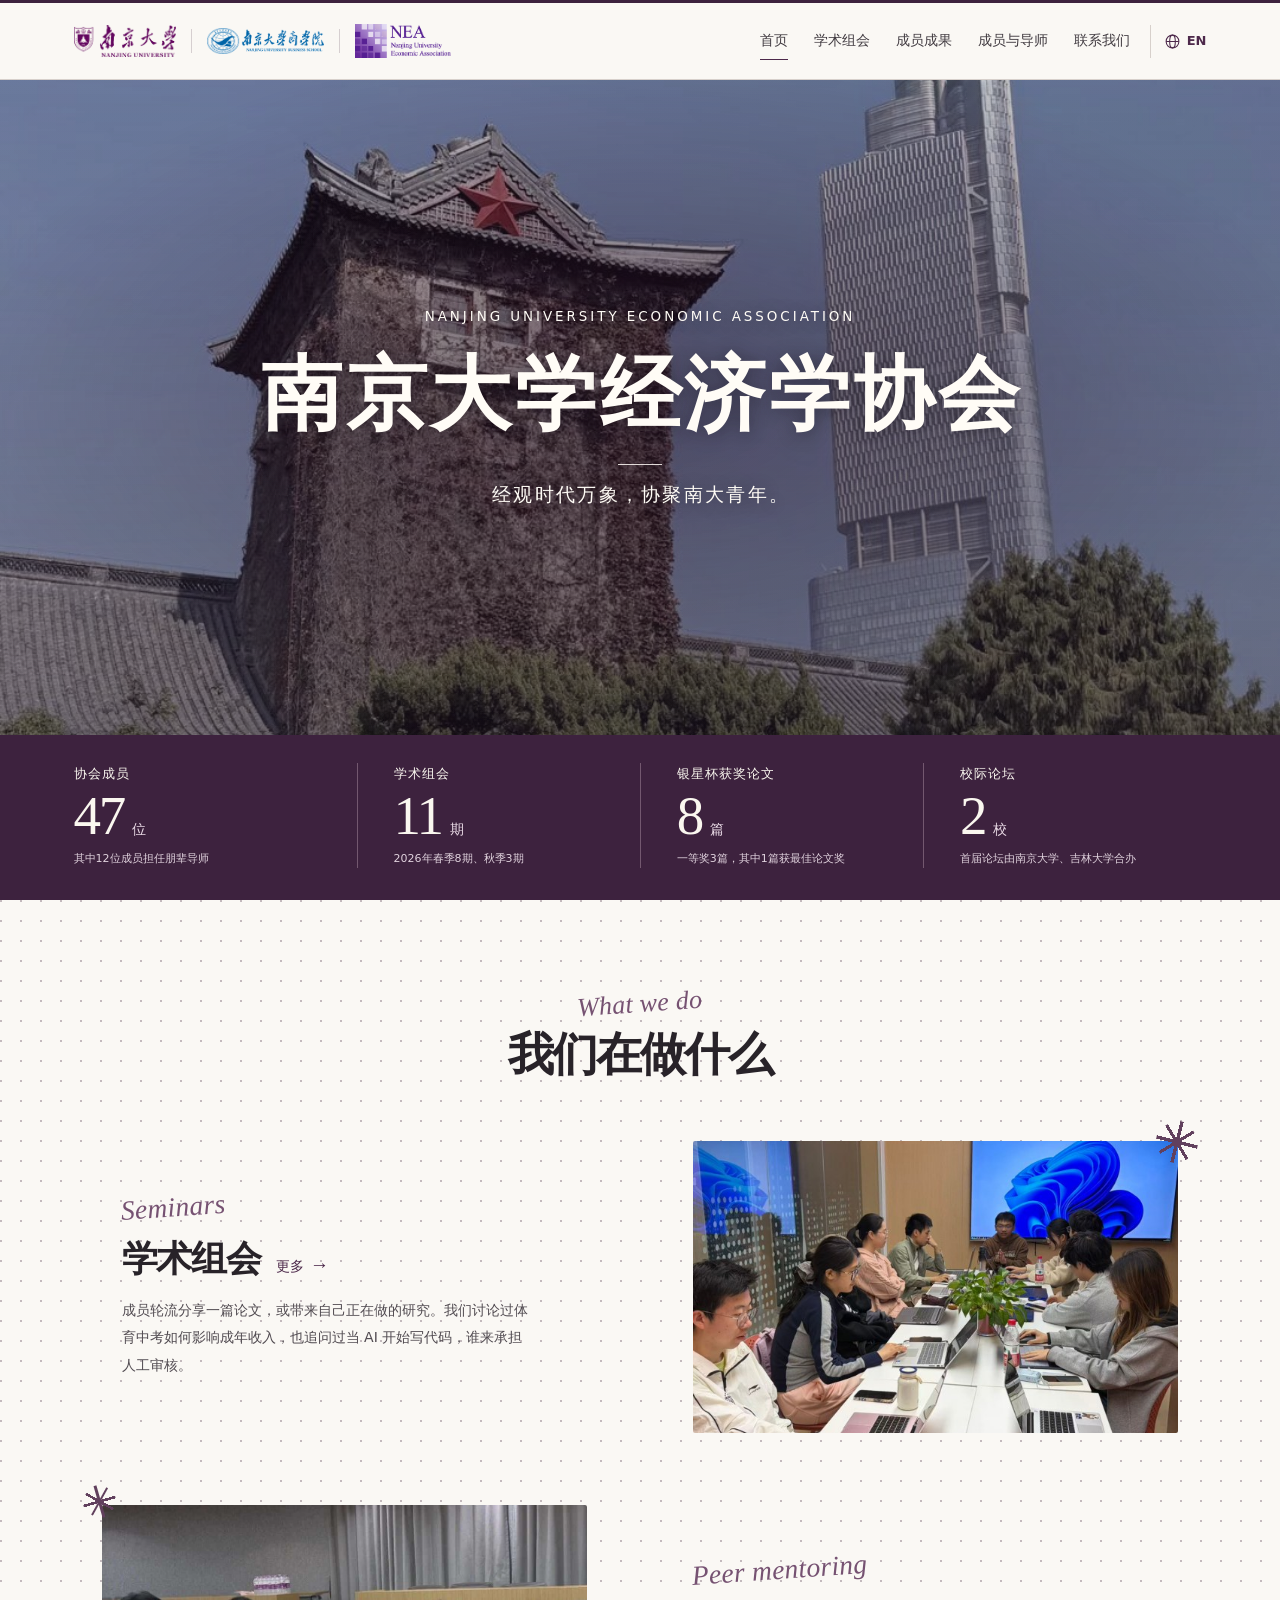
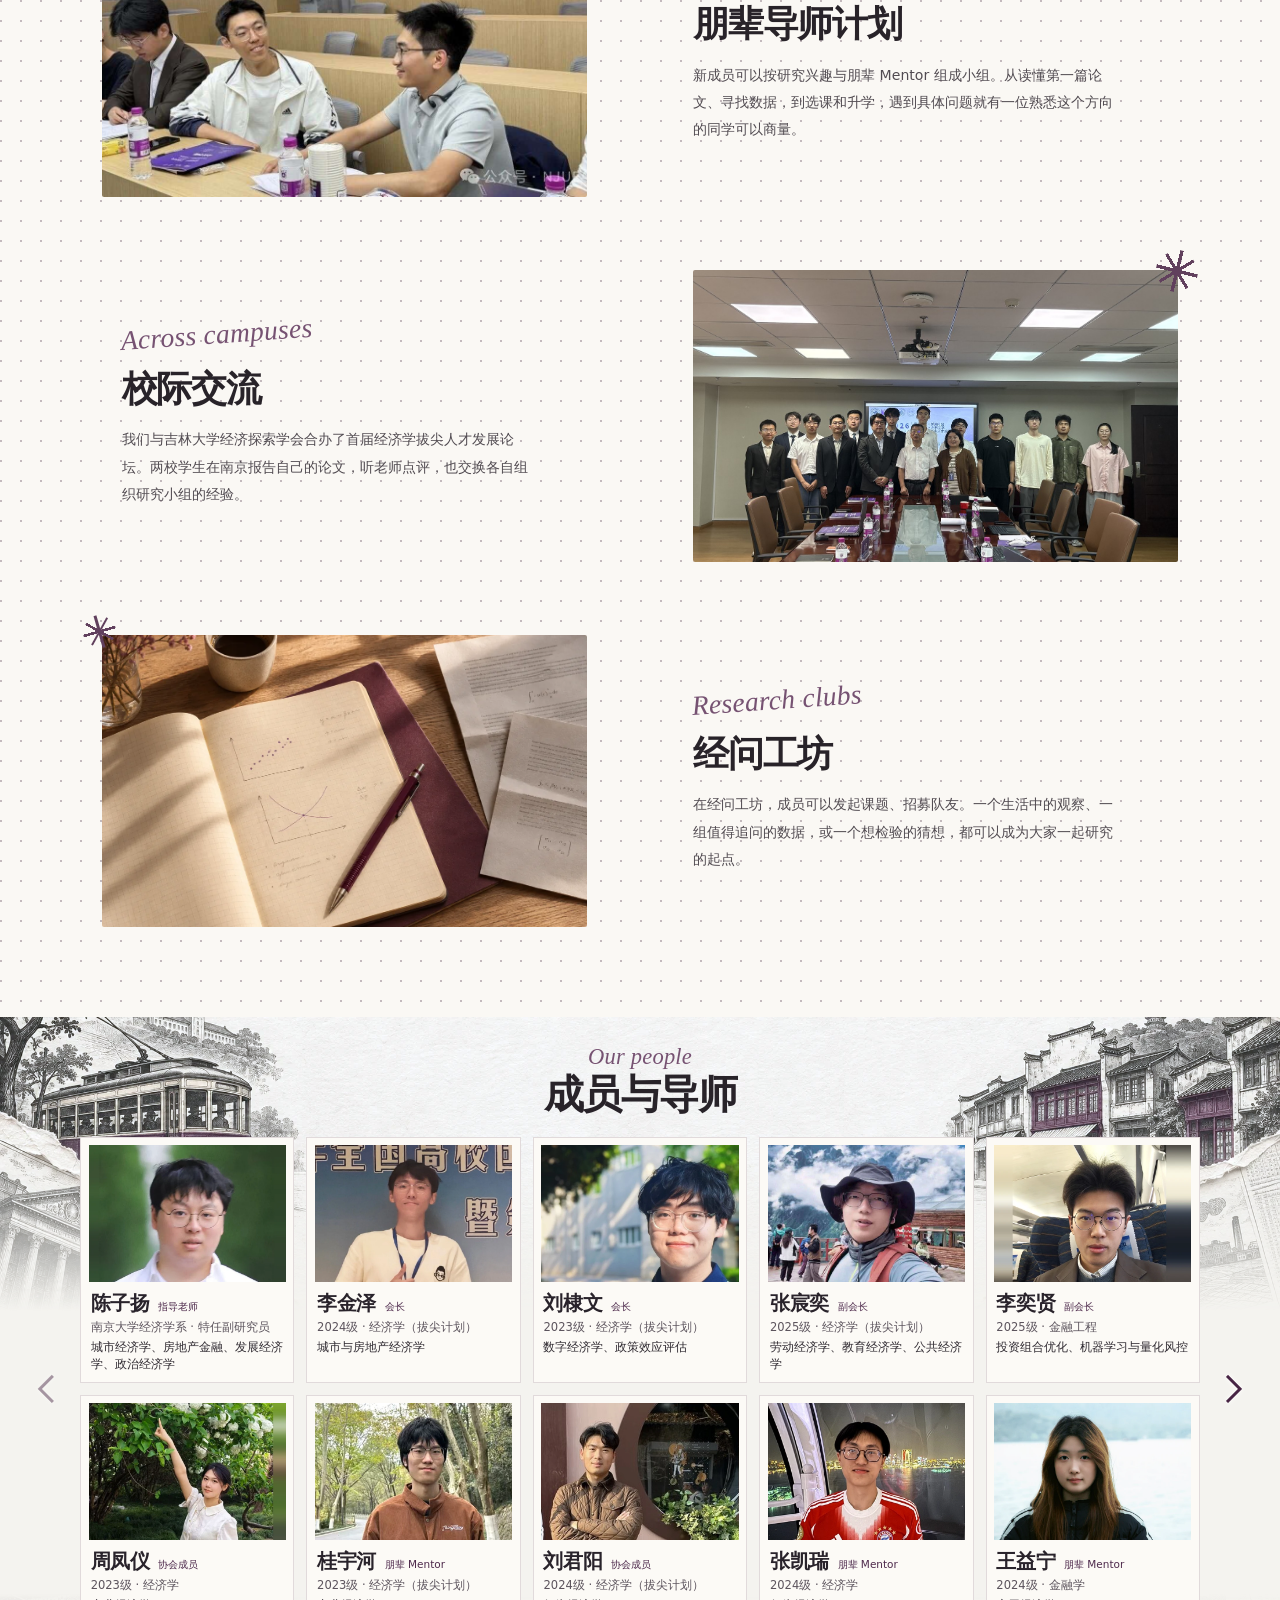
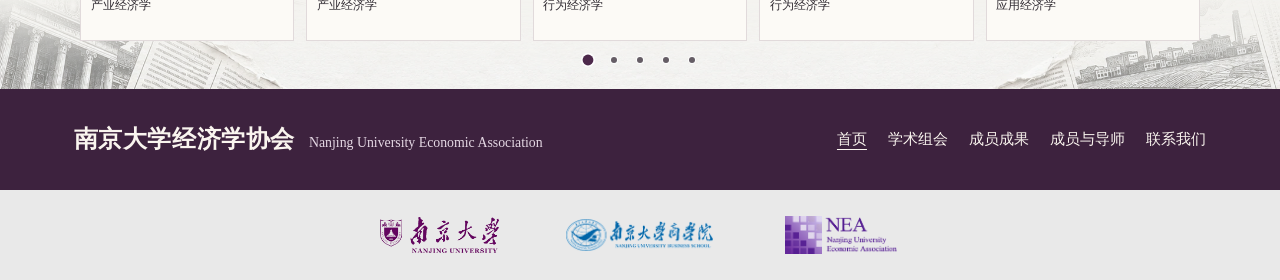
==== commit d241a23e: "Use the NEA square emblem as the site favicon" ====
--- a/index.html
+++ b/index.html
@@ -1,5 +1,6 @@
 <!doctype html>
-<html lang="zh-CN"><head><meta charset="utf-8"><meta name="viewport" content="width=device-width,initial-scale=1,viewport-fit=cover"><meta name="theme-color" content="#faf8f4"><meta name="description" content="南京大学经济学协会的学术组会、成员与导师、学生研究及公开联系渠道。"><title>首页 · 南京大学经济学协会</title><link rel="stylesheet" href="assets/style.css"></head>
+<html lang="zh-CN"><head><meta charset="utf-8"><meta name="viewport" content="width=device-width,initial-scale=1,viewport-fit=cover"><meta name="theme-color" content="#faf8f4"><meta name="description" content="南京大学经济学协会的学术组会、成员与导师、学生研究及公开联系渠道。"><title>首页 · 南京大学经济学协会</title><link rel="icon" href="assets/nea-mark.png" type="image/png" sizes="96x96">
+<link rel="stylesheet" href="assets/style.css"></head>
 <body class="separate" data-initial="home"><a href="#main" class="skip">跳至正文</a><header class="masthead"><div class="wrap mast-inner"><div class="identities"><a href="https://www.nju.edu.cn/" target="_blank" rel="noopener" aria-label="南京大学官网"><img class="logo-nju" alt="南京大学" src="assets/nju.png"></a><span class="id-rule" aria-hidden="true"></span><a href="https://nubs.nju.edu.cn/" target="_blank" rel="noopener" aria-label="南京大学商学院官网"><img class="logo-nubs" alt="南京大学商学院" src="assets/nubs.png"></a><span class="id-rule" aria-hidden="true"></span><a href="index.html" aria-label="南京大学经济学协会首页"><img class="logo-nea" alt="南京大学经济学协会 NEA" src="assets/nea.png"></a></div>
     <nav class="main-nav" aria-label="主导航"><a href="index.html" data-dest="home" aria-current="page">首页</a><a href="seminars.html" data-dest="seminars">学术组会</a><a href="research.html" data-dest="research">成员成果</a><a href="people.html" data-dest="people">成员与导师</a><a href="contact.html" data-dest="contact">联系我们</a></nav><details class="mobile-nav"><summary><span class="sr-only">主导航</span><span class="menu-lines" aria-hidden="true"></span></summary><nav aria-label="手机导航"><a href="index.html" data-dest="home" aria-current="page">首页</a><a href="seminars.html" data-dest="seminars">学术组会</a><a href="research.html" data-dest="research">成员成果</a><a href="people.html" data-dest="people">成员与导师</a><a href="contact.html" data-dest="contact">联系我们</a></nav></details><button class="language-toggle" type="button" aria-label="切换至英文" title="切换至英文"><svg viewbox="0 0 24 24" fill="none" stroke="currentColor" stroke-width="1.5" aria-hidden="true" focusable="false"><circle cx="12" cy="12" r="9"></circle><ellipse cx="12" cy="12" rx="4" ry="9"></ellipse><path d="M3 12h18"></path></svg><span class="lang-label" lang="en">EN</span></button></div></header><main id="main" tabindex="-1"><div class="page home" id="home" aria-label="首页">
     <div class="home-intro"><section class="hero" aria-labelledby="association-name"><picture><source media="(max-width: 680px) and (orientation:portrait)" srcset="assets/campus-portrait.jpg"><img src="assets/campus.jpg" alt="" fetchpriority="high" width="1080" height="650"></picture><div class="hero-inner"><p class="hero-en" lang="en">Nanjing University Economic Association</p><h1 id="association-name"><span>南京大学</span><span>经济学协会</span></h1><span class="hero-rule" aria-hidden="true"></span><p class="motto">经观时代万象，协聚南大青年。</p></div></section>
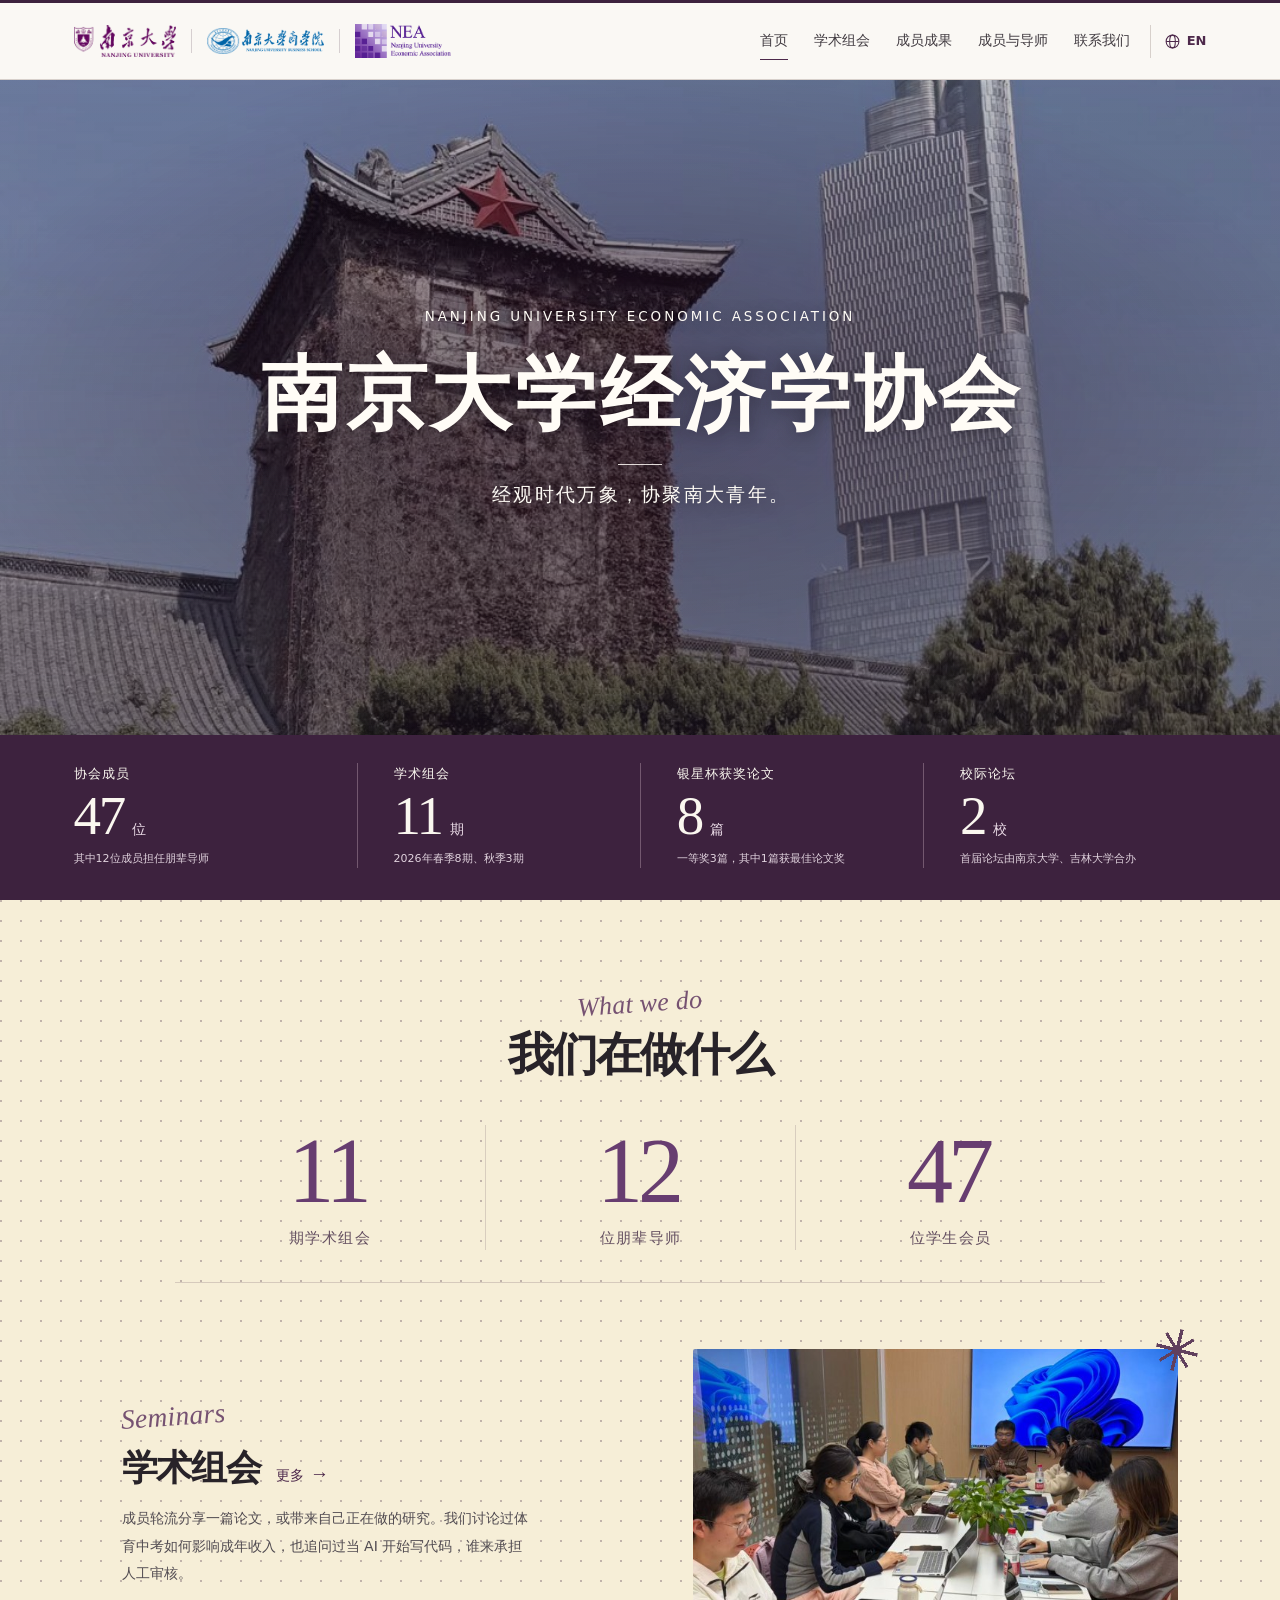
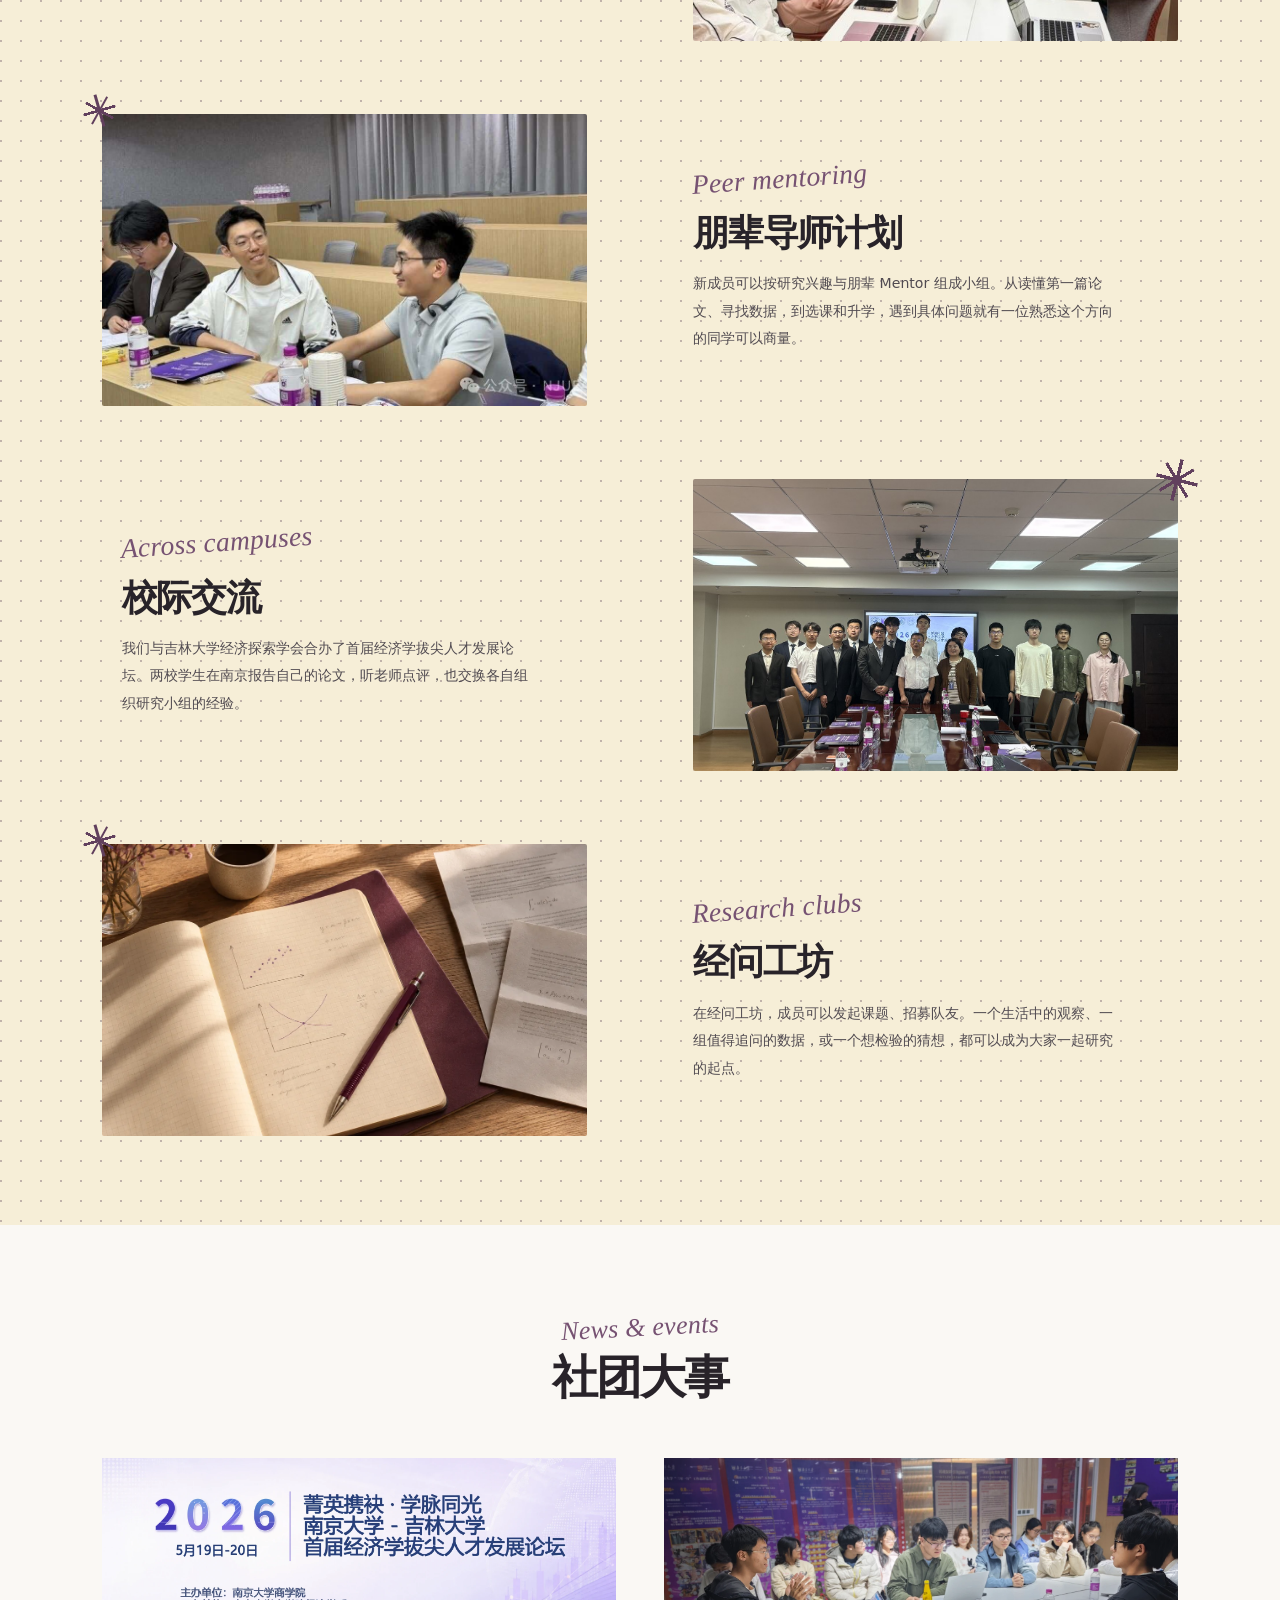
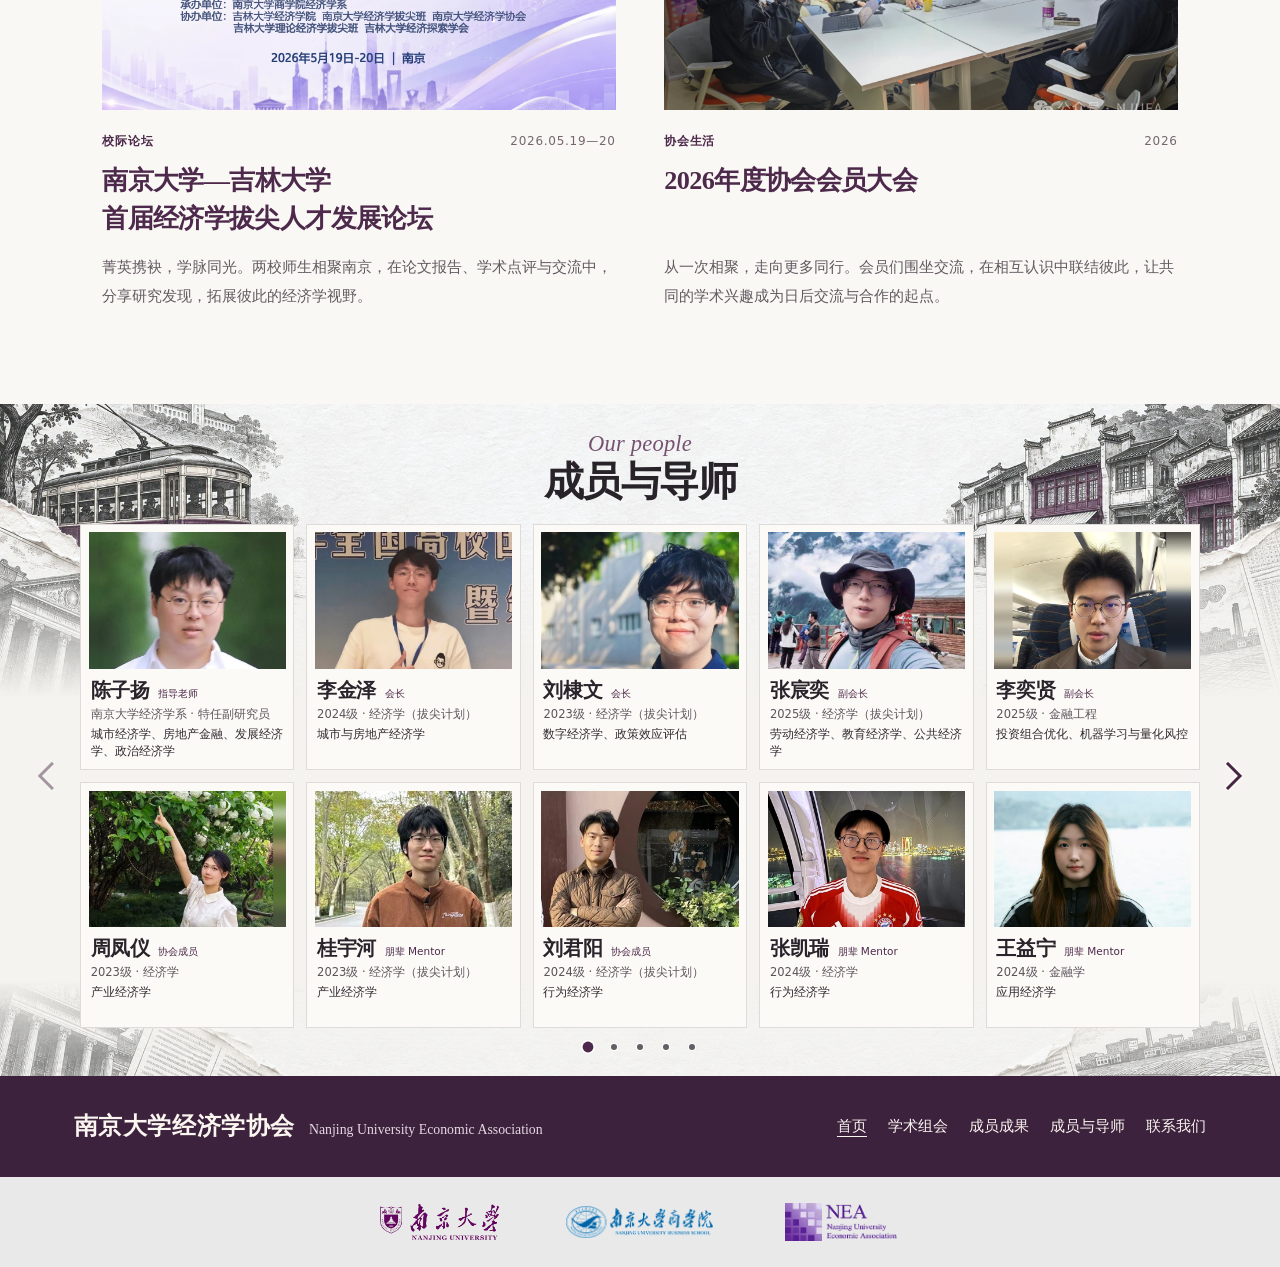
==== commit 971eaae8: "Add academic outcomes and association news to the homepage" ====
--- a/index.html
+++ b/index.html
@@ -5,7 +5,30 @@
     <nav class="main-nav" aria-label="主导航"><a href="index.html" data-dest="home" aria-current="page">首页</a><a href="seminars.html" data-dest="seminars">学术组会</a><a href="research.html" data-dest="research">成员成果</a><a href="people.html" data-dest="people">成员与导师</a><a href="contact.html" data-dest="contact">联系我们</a></nav><details class="mobile-nav"><summary><span class="sr-only">主导航</span><span class="menu-lines" aria-hidden="true"></span></summary><nav aria-label="手机导航"><a href="index.html" data-dest="home" aria-current="page">首页</a><a href="seminars.html" data-dest="seminars">学术组会</a><a href="research.html" data-dest="research">成员成果</a><a href="people.html" data-dest="people">成员与导师</a><a href="contact.html" data-dest="contact">联系我们</a></nav></details><button class="language-toggle" type="button" aria-label="切换至英文" title="切换至英文"><svg viewbox="0 0 24 24" fill="none" stroke="currentColor" stroke-width="1.5" aria-hidden="true" focusable="false"><circle cx="12" cy="12" r="9"></circle><ellipse cx="12" cy="12" rx="4" ry="9"></ellipse><path d="M3 12h18"></path></svg><span class="lang-label" lang="en">EN</span></button></div></header><main id="main" tabindex="-1"><div class="page home" id="home" aria-label="首页">
     <div class="home-intro"><section class="hero" aria-labelledby="association-name"><picture><source media="(max-width: 680px) and (orientation:portrait)" srcset="assets/campus-portrait.jpg"><img src="assets/campus.jpg" alt="" fetchpriority="high" width="1080" height="650"></picture><div class="hero-inner"><p class="hero-en" lang="en">Nanjing University Economic Association</p><h1 id="association-name"><span>南京大学</span><span>经济学协会</span></h1><span class="hero-rule" aria-hidden="true"></span><p class="motto">经观时代万象，协聚南大青年。</p></div></section>
     <section class="figures" aria-label="协会概况"><dl class="wrap stats"><div><dt>协会成员</dt><dd><span class="numeral">47</span><span class="unit">位</span></dd><dd class="stat-note">其中12位成员担任朋辈导师</dd></div><div><dt>学术组会</dt><dd><span class="numeral">11</span><span class="unit">期</span></dd><dd class="stat-note">2026年春季8期、秋季3期</dd></div><div><dt>银星杯获奖论文</dt><dd><span class="numeral">8</span><span class="unit">篇</span></dd><dd class="stat-note">一等奖3篇，其中1篇获最佳论文奖</dd></div><div><dt>校际论坛</dt><dd><span class="numeral">2</span><span class="unit">校</span></dd><dd class="stat-note">首届论坛由南京大学、吉林大学合办</dd></div></dl></section>
-    </div><section class="activities"><div class="activity-glow" aria-hidden="true"></div><div class="feature-wrap"><div class="section-name"><span class="script" lang="en">What we do</span><h2>我们在做什么</h2></div><div class="feature-list"><article class="feature" id="weekly"><div class="feature-copy"><span class="script" lang="en">Seminars</span><div class="feature-title"><h3>学术组会</h3><a class="feature-more" href="seminars.html" aria-label="查看全部学术组会"><span class="more-label">更多</span><span class="more-arrow" aria-hidden="true">→</span></a></div><p>成员轮流分享一篇论文，或带来自己正在做的研究。我们讨论过体育中考如何影响成年收入，也追问过当 AI 开始写代码，谁来承担人工审核。</p></div><figure class="feature-image"><img src="assets/seminar.jpg" loading="lazy" decoding="async" alt="协会成员在春季学术组会上围桌讨论。"><span class="ink-star" aria-hidden="true"></span></figure></article><article class="feature reverse" id="mentoring"><div class="feature-copy"><span class="script" lang="en">Peer mentoring</span><div class="feature-title"><h3>朋辈导师计划</h3></div><p>新成员可以按研究兴趣与朋辈 Mentor 组成小组。从读懂第一篇论文、寻找数据，到选课和升学，遇到具体问题就有一位熟悉这个方向的同学可以商量。</p></div><figure class="feature-image"><img src="assets/mentor.jpg" loading="lazy" decoding="async" alt="协会成员在活动中交流。"><span class="ink-star" aria-hidden="true"></span></figure></article><article class="feature" id="exchange"><div class="feature-copy"><span class="script" lang="en">Across campuses</span><div class="feature-title"><h3>校际交流</h3></div><p>我们与吉林大学经济探索学会合办了首届经济学拔尖人才发展论坛。两校学生在南京报告自己的论文，听老师点评，也交换各自组织研究小组的经验。</p></div><figure class="feature-image"><img src="assets/forum.jpg" loading="lazy" decoding="async" alt="首届南京大学—吉林大学经济学拔尖人才发展论坛现场合影。"><span class="ink-star" aria-hidden="true"></span></figure></article><article class="feature reverse" id="clubs"><div class="feature-copy"><span class="script" lang="en">Research clubs</span><div class="feature-title"><h3>经问工坊</h3></div><p>在经问工坊，成员可以发起课题、招募队友。一个生活中的观察、一组值得追问的数据，或一个想检验的猜想，都可以成为大家一起研究的起点。</p></div><figure class="feature-image"><img src="assets/workshop.webp" loading="lazy" decoding="async" alt="研究主题静物配图，笔记本上画着经济学曲线和散点图。"><span class="ink-star" aria-hidden="true"></span></figure></article></div></div></section>
+    </div><section class="activities" id="activities" aria-labelledby="activities-heading"><div class="activity-glow" aria-hidden="true"></div><div class="feature-wrap"><div class="section-name"><span class="script" lang="en">What we do</span><h2 id="activities-heading">我们在做什么</h2></div><dl class="activity-results" aria-label="协会学术活动与成员规模">
+  <div><dt>期学术组会</dt><dd>11</dd></div>
+  <div><dt>位朋辈导师</dt><dd>12</dd></div>
+  <div><dt>位学生会员</dt><dd>47</dd></div>
+</dl><div class="feature-list"><article class="feature" id="weekly"><div class="feature-copy"><span class="script" lang="en">Seminars</span><div class="feature-title"><h3>学术组会</h3><a class="feature-more" href="seminars.html" aria-label="查看全部学术组会"><span class="more-label">更多</span><span class="more-arrow" aria-hidden="true">→</span></a></div><p>成员轮流分享一篇论文，或带来自己正在做的研究。我们讨论过体育中考如何影响成年收入，也追问过当 AI 开始写代码，谁来承担人工审核。</p></div><figure class="feature-image"><img src="assets/seminar.jpg" loading="lazy" decoding="async" alt="协会成员在春季学术组会上围桌讨论。"><span class="ink-star" aria-hidden="true"></span></figure></article><article class="feature reverse" id="mentoring"><div class="feature-copy"><span class="script" lang="en">Peer mentoring</span><div class="feature-title"><h3>朋辈导师计划</h3></div><p>新成员可以按研究兴趣与朋辈 Mentor 组成小组。从读懂第一篇论文、寻找数据，到选课和升学，遇到具体问题就有一位熟悉这个方向的同学可以商量。</p></div><figure class="feature-image"><img src="assets/mentor.jpg" loading="lazy" decoding="async" alt="协会成员在活动中交流。"><span class="ink-star" aria-hidden="true"></span></figure></article><article class="feature" id="exchange"><div class="feature-copy"><span class="script" lang="en">Across campuses</span><div class="feature-title"><h3>校际交流</h3></div><p>我们与吉林大学经济探索学会合办了首届经济学拔尖人才发展论坛。两校学生在南京报告自己的论文，听老师点评，也交换各自组织研究小组的经验。</p></div><figure class="feature-image"><img src="assets/forum.jpg" loading="lazy" decoding="async" alt="首届南京大学—吉林大学经济学拔尖人才发展论坛现场合影。"><span class="ink-star" aria-hidden="true"></span></figure></article><article class="feature reverse" id="clubs"><div class="feature-copy"><span class="script" lang="en">Research clubs</span><div class="feature-title"><h3>经问工坊</h3></div><p>在经问工坊，成员可以发起课题、招募队友。一个生活中的观察、一组值得追问的数据，或一个想检验的猜想，都可以成为大家一起研究的起点。</p></div><figure class="feature-image"><img src="assets/workshop.webp" loading="lazy" decoding="async" alt="研究主题静物配图，笔记本上画着经济学曲线和散点图。"><span class="ink-star" aria-hidden="true"></span></figure></article></div></div></section>
+    <section class="association-news" id="news" aria-labelledby="news-heading">
+  <div class="feature-wrap">
+    <div class="section-name"><span class="script" lang="en">News &amp; events</span><h2 id="news-heading">社团大事</h2></div>
+    <div class="news-grid">
+      <article class="news-story">
+        <figure class="news-image news-image-poster"><img src="assets/news-forum-2026.webp" width="1782" height="874" loading="lazy" decoding="async" alt="南京大学—吉林大学首届经济学拔尖人才发展论坛海报，主题为菁英携袂·学脉同光。"></figure>
+        <div class="news-meta"><span>校际论坛</span><time datetime="2026-05-19">2026.05.19—20</time></div>
+        <h3>南京大学—吉林大学<br><span>首届经济学拔尖人才发展论坛</span></h3>
+        <p>菁英携袂，学脉同光。两校师生相聚南京，在论文报告、学术点评与交流中，分享研究发现，拓展彼此的经济学视野。</p>
+      </article>
+      <article class="news-story">
+        <figure class="news-image"><img src="assets/news-members-2026.webp" width="1600" height="881" loading="lazy" decoding="async" alt="2026年度协会会员大会，会员们围坐交流。"></figure>
+        <div class="news-meta"><span>协会生活</span><span>2026</span></div>
+        <h3>2026年度协会会员大会</h3>
+        <p>从一次相聚，走向更多同行。会员们围坐交流，在相互认识中联结彼此，让共同的学术兴趣成为日后交流与合作的起点。</p>
+      </article>
+    </div>
+  </div>
+</section>
     <section class="people" id="home-people" aria-labelledby="people-heading"><svg aria-hidden="true" focusable="false" width="0" height="0" style="position:absolute"><defs><filter id="newsprint-tone" color-interpolation-filters="sRGB"><fecolormatrix type="matrix" values="1.045 0 0 0 -0.039  0 1.069 0 0 -0.024  0 0 1.114 0 -0.018  0 0 0 1 0"></fecolormatrix></filter></defs></svg><div class="people-art" aria-hidden="true" style="filter:url(#newsprint-tone)"></div><div class="wrap">
 <div class="people-head"><div class="section-name"><span class="script" lang="en">Our people</span><h2 id="people-heading">成员与导师</h2></div>
 </div>
--- a/assets/style.css
+++ b/assets/style.css
@@ -216,7 +216,7 @@
 .hero.motion-active picture {will-change:transform}
 .hero-inner {position:relative}
 .activities {
-  background-color:#faf8f4;
+  background-color:#f6eed7;
   background-image:radial-gradient(circle at 1px 1px,rgba(99,74,91,.36) 0 .88px,transparent 1.18px);
   background-size:20px 20px;
 }
@@ -446,3 +446,37 @@
 @media(min-width:811px){.card-portrait {max-height:min(var(--fit-portrait,1000px),clamp(79px,calc((100svh - var(--nav-height) - 335px) / 2),175px))}}
 
 .people-art {--paper-atlas:url("atlas.webp")}
+
+/* Academic outcomes and association news */
+.activities>.feature-wrap>.section-name {margin-bottom:30px}
+.activity-results {position:relative;z-index:2;display:grid;grid-template-columns:repeat(3,minmax(0,1fr));max-width:930px;margin:0 auto clamp(48px,5.2vw,80px);padding:12px 0 32px;border-bottom:1px solid rgba(99,74,91,.22)}
+.activity-results>div {display:flex;flex-direction:column;align-items:center;justify-content:center;gap:10px;min-width:0;border-left:1px solid rgba(99,74,91,.20)}
+.activity-results>div:first-child {border-left:0}
+.activity-results dt {font-size:15px;letter-spacing:.09em;color:#655061;line-height:1.5}
+.activity-results dd {order:-1;font:400 clamp(65px,7.2vw,108px)/1 var(--latin);letter-spacing:-.055em;color:#673d70;padding-right:.055em;font-variant-numeric:lining-nums tabular-nums}
+.association-news {padding:clamp(60px,6.8vw,104px) 0 clamp(67px,7.2vw,112px);background:#faf8f4}
+.association-news .section-name {text-align:center;margin-bottom:clamp(34px,4vw,60px)}
+.association-news .section-name .script {transform:rotate(-3deg)}
+.news-grid {display:grid;grid-template-columns:repeat(2,minmax(0,1fr));gap:clamp(26px,3.8vw,58px)}
+.news-story {min-width:0}
+.news-image {overflow:hidden;background:#eae4f4}
+.news-image img {width:100%;height:auto;aspect-ratio:1782/874;object-fit:cover;object-position:50% 38%}
+.news-image-poster img {object-fit:contain}
+.news-meta {display:flex;align-items:center;justify-content:space-between;gap:14px;margin:22px 0 12px;color:#756770;font-size:12px;letter-spacing:.06em;line-height:1.5}
+.news-meta> :first-child {color:var(--plum);font-weight:600}
+.news-story h3 {min-height:2.9em;color:var(--plum);font:700 clamp(22px,2.05vw,31px)/1.45 var(--serif);letter-spacing:-.025em;text-wrap:balance}
+.news-story p {margin-top:15px;color:#625961;font-size:15px;line-height:1.95;max-width:540px}
+html[lang="en"] .activity-results dt {letter-spacing:0}
+html[lang="en"] .news-story h3 {font-family:var(--latin);letter-spacing:0;font-size:clamp(24px,2.3vw,34px)}
+@media(max-width:680px) {
+  .activities>.feature-wrap>.section-name {margin-bottom:25px}
+  .activity-results {padding:8px 0 25px;margin-bottom:45px}
+  .activity-results>div {gap:7px}
+  .activity-results dd {font-size:clamp(50px,12vw,73px)}
+  .activity-results dt {font-size:12px;letter-spacing:0;text-align:center}
+  .news-grid {grid-template-columns:minmax(0,1fr);gap:39px}
+  .news-story h3 {min-height:0;font-size:24px}
+  .news-story p {font-size:14px;margin-top:13px}
+  .news-meta {margin-top:17px;font-size:11px}
+  html[lang="en"] .activity-results dt {font-size:11px;max-width:90px}
+}
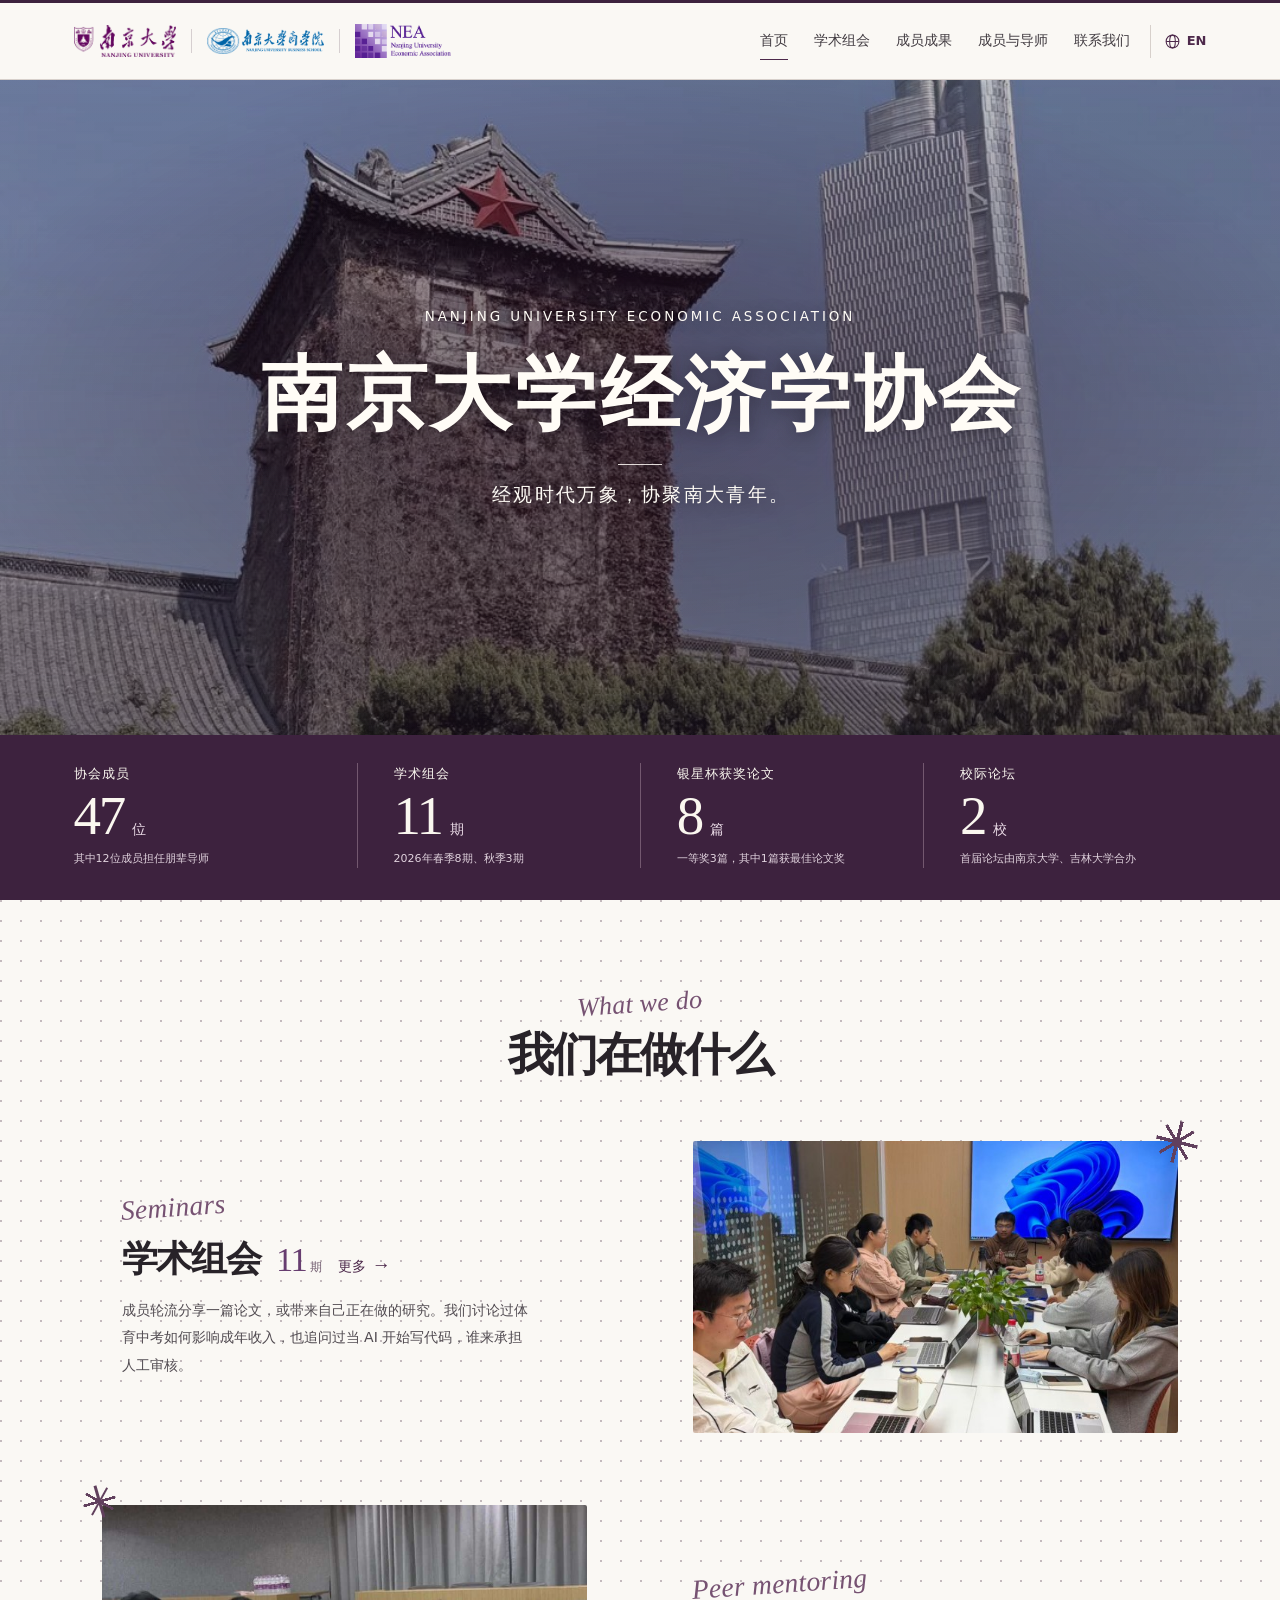
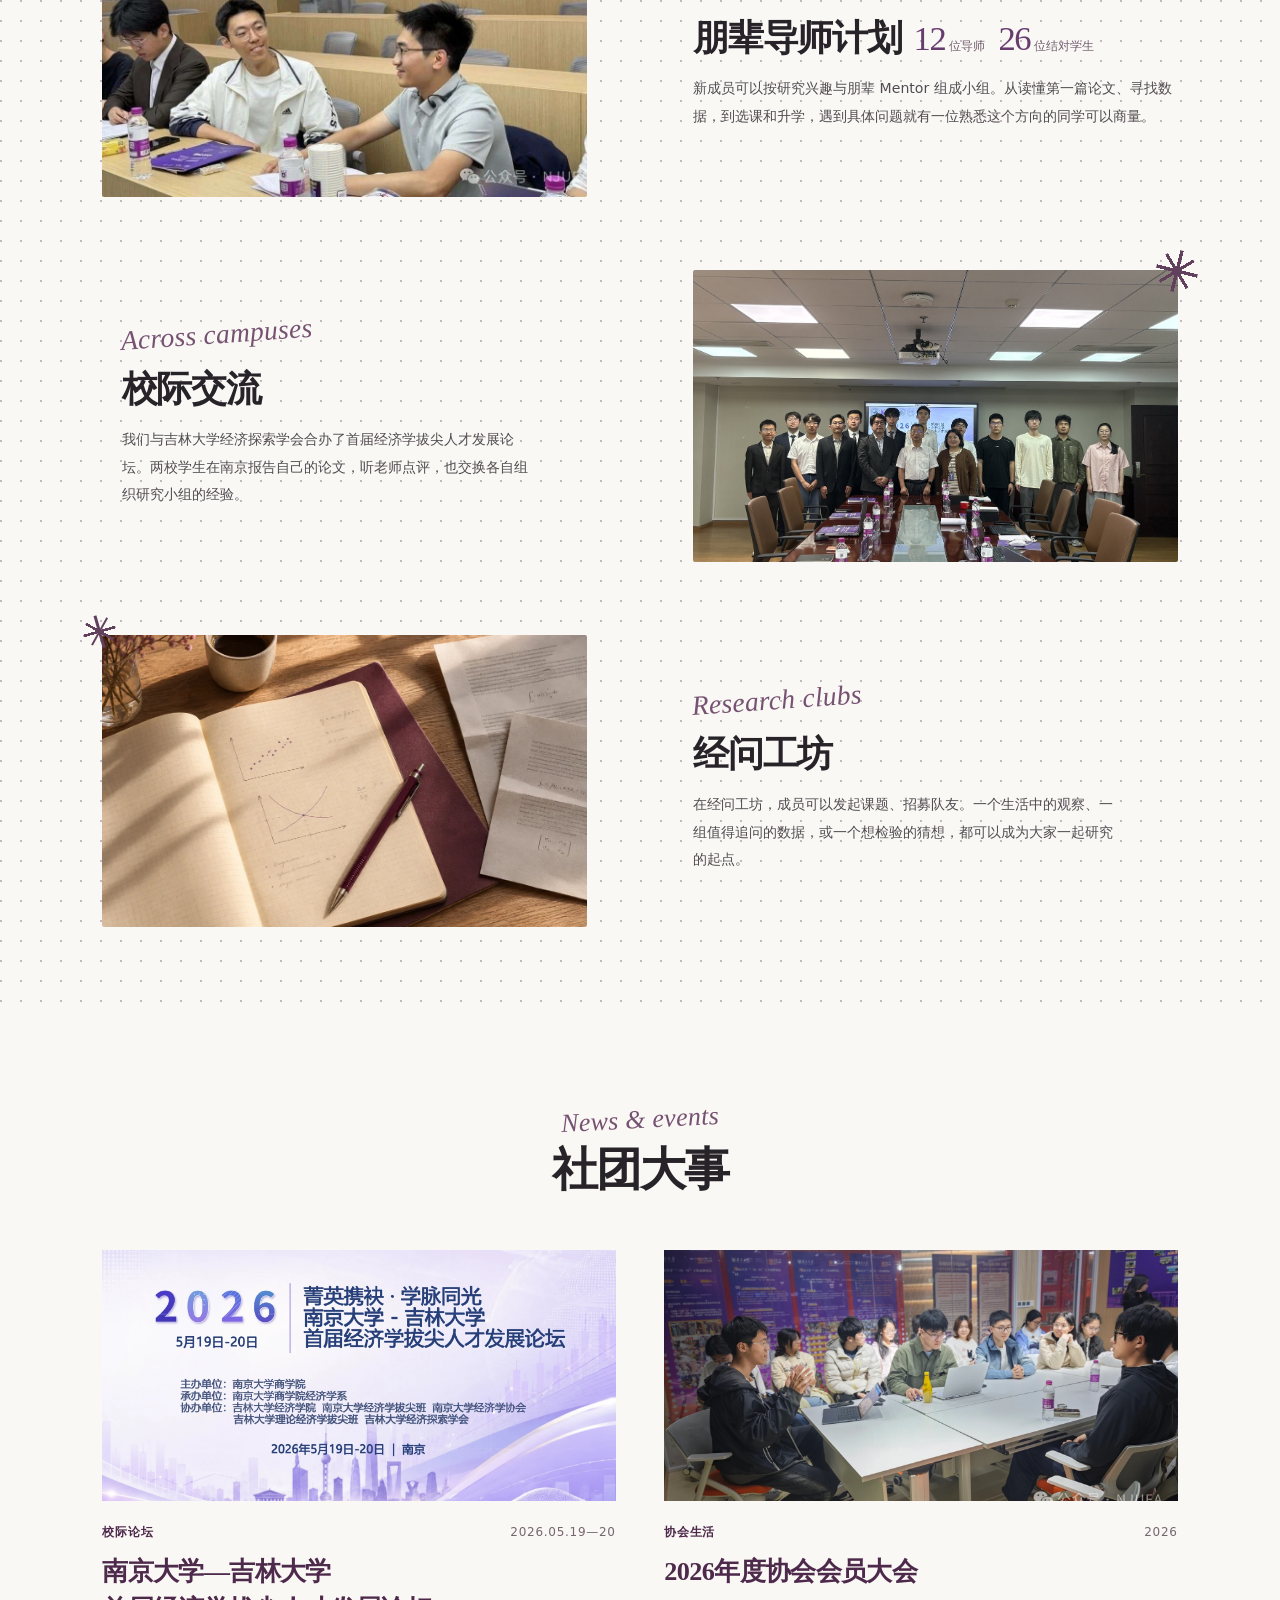
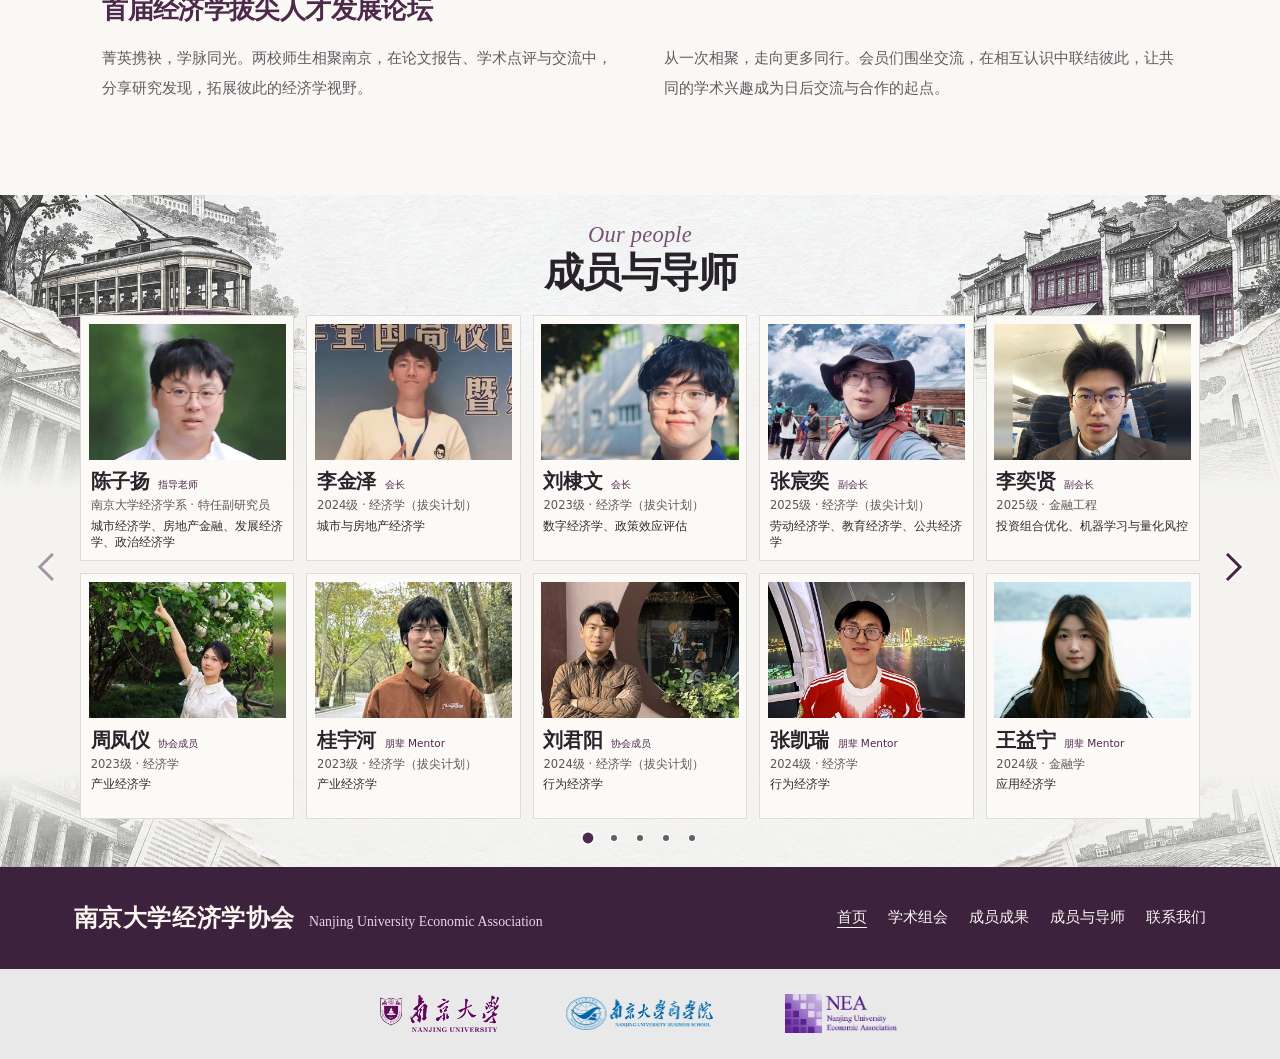
==== commit 71867c7a: "Place activity counts beside headings and show 26 mentored students" ====
--- a/index.html
+++ b/index.html
@@ -5,11 +5,7 @@
     <nav class="main-nav" aria-label="主导航"><a href="index.html" data-dest="home" aria-current="page">首页</a><a href="seminars.html" data-dest="seminars">学术组会</a><a href="research.html" data-dest="research">成员成果</a><a href="people.html" data-dest="people">成员与导师</a><a href="contact.html" data-dest="contact">联系我们</a></nav><details class="mobile-nav"><summary><span class="sr-only">主导航</span><span class="menu-lines" aria-hidden="true"></span></summary><nav aria-label="手机导航"><a href="index.html" data-dest="home" aria-current="page">首页</a><a href="seminars.html" data-dest="seminars">学术组会</a><a href="research.html" data-dest="research">成员成果</a><a href="people.html" data-dest="people">成员与导师</a><a href="contact.html" data-dest="contact">联系我们</a></nav></details><button class="language-toggle" type="button" aria-label="切换至英文" title="切换至英文"><svg viewbox="0 0 24 24" fill="none" stroke="currentColor" stroke-width="1.5" aria-hidden="true" focusable="false"><circle cx="12" cy="12" r="9"></circle><ellipse cx="12" cy="12" rx="4" ry="9"></ellipse><path d="M3 12h18"></path></svg><span class="lang-label" lang="en">EN</span></button></div></header><main id="main" tabindex="-1"><div class="page home" id="home" aria-label="首页">
     <div class="home-intro"><section class="hero" aria-labelledby="association-name"><picture><source media="(max-width: 680px) and (orientation:portrait)" srcset="assets/campus-portrait.jpg"><img src="assets/campus.jpg" alt="" fetchpriority="high" width="1080" height="650"></picture><div class="hero-inner"><p class="hero-en" lang="en">Nanjing University Economic Association</p><h1 id="association-name"><span>南京大学</span><span>经济学协会</span></h1><span class="hero-rule" aria-hidden="true"></span><p class="motto">经观时代万象，协聚南大青年。</p></div></section>
     <section class="figures" aria-label="协会概况"><dl class="wrap stats"><div><dt>协会成员</dt><dd><span class="numeral">47</span><span class="unit">位</span></dd><dd class="stat-note">其中12位成员担任朋辈导师</dd></div><div><dt>学术组会</dt><dd><span class="numeral">11</span><span class="unit">期</span></dd><dd class="stat-note">2026年春季8期、秋季3期</dd></div><div><dt>银星杯获奖论文</dt><dd><span class="numeral">8</span><span class="unit">篇</span></dd><dd class="stat-note">一等奖3篇，其中1篇获最佳论文奖</dd></div><div><dt>校际论坛</dt><dd><span class="numeral">2</span><span class="unit">校</span></dd><dd class="stat-note">首届论坛由南京大学、吉林大学合办</dd></div></dl></section>
-    </div><section class="activities" id="activities" aria-labelledby="activities-heading"><div class="activity-glow" aria-hidden="true"></div><div class="feature-wrap"><div class="section-name"><span class="script" lang="en">What we do</span><h2 id="activities-heading">我们在做什么</h2></div><dl class="activity-results" aria-label="协会学术活动与成员规模">
-  <div><dt>期学术组会</dt><dd>11</dd></div>
-  <div><dt>位朋辈导师</dt><dd>12</dd></div>
-  <div><dt>位学生会员</dt><dd>47</dd></div>
-</dl><div class="feature-list"><article class="feature" id="weekly"><div class="feature-copy"><span class="script" lang="en">Seminars</span><div class="feature-title"><h3>学术组会</h3><a class="feature-more" href="seminars.html" aria-label="查看全部学术组会"><span class="more-label">更多</span><span class="more-arrow" aria-hidden="true">→</span></a></div><p>成员轮流分享一篇论文，或带来自己正在做的研究。我们讨论过体育中考如何影响成年收入，也追问过当 AI 开始写代码，谁来承担人工审核。</p></div><figure class="feature-image"><img src="assets/seminar.jpg" loading="lazy" decoding="async" alt="协会成员在春季学术组会上围桌讨论。"><span class="ink-star" aria-hidden="true"></span></figure></article><article class="feature reverse" id="mentoring"><div class="feature-copy"><span class="script" lang="en">Peer mentoring</span><div class="feature-title"><h3>朋辈导师计划</h3></div><p>新成员可以按研究兴趣与朋辈 Mentor 组成小组。从读懂第一篇论文、寻找数据，到选课和升学，遇到具体问题就有一位熟悉这个方向的同学可以商量。</p></div><figure class="feature-image"><img src="assets/mentor.jpg" loading="lazy" decoding="async" alt="协会成员在活动中交流。"><span class="ink-star" aria-hidden="true"></span></figure></article><article class="feature" id="exchange"><div class="feature-copy"><span class="script" lang="en">Across campuses</span><div class="feature-title"><h3>校际交流</h3></div><p>我们与吉林大学经济探索学会合办了首届经济学拔尖人才发展论坛。两校学生在南京报告自己的论文，听老师点评，也交换各自组织研究小组的经验。</p></div><figure class="feature-image"><img src="assets/forum.jpg" loading="lazy" decoding="async" alt="首届南京大学—吉林大学经济学拔尖人才发展论坛现场合影。"><span class="ink-star" aria-hidden="true"></span></figure></article><article class="feature reverse" id="clubs"><div class="feature-copy"><span class="script" lang="en">Research clubs</span><div class="feature-title"><h3>经问工坊</h3></div><p>在经问工坊，成员可以发起课题、招募队友。一个生活中的观察、一组值得追问的数据，或一个想检验的猜想，都可以成为大家一起研究的起点。</p></div><figure class="feature-image"><img src="assets/workshop.webp" loading="lazy" decoding="async" alt="研究主题静物配图，笔记本上画着经济学曲线和散点图。"><span class="ink-star" aria-hidden="true"></span></figure></article></div></div></section>
+    </div><section class="activities" id="activities" aria-labelledby="activities-heading"><div class="activity-glow" aria-hidden="true"></div><div class="feature-wrap"><div class="section-name"><span class="script" lang="en">What we do</span><h2 id="activities-heading">我们在做什么</h2></div><div class="feature-list"><article class="feature" id="weekly"><div class="feature-copy"><span class="script" lang="en">Seminars</span><div class="feature-title"><h3>学术组会</h3><span class="feature-count"><strong>11</strong><span>期</span></span><a class="feature-more" href="seminars.html" aria-label="查看全部学术组会"><span class="more-label">更多</span><span class="more-arrow" aria-hidden="true">→</span></a></div><p>成员轮流分享一篇论文，或带来自己正在做的研究。我们讨论过体育中考如何影响成年收入，也追问过当 AI 开始写代码，谁来承担人工审核。</p></div><figure class="feature-image"><img src="assets/seminar.jpg" loading="lazy" decoding="async" alt="协会成员在春季学术组会上围桌讨论。"><span class="ink-star" aria-hidden="true"></span></figure></article><article class="feature reverse" id="mentoring"><div class="feature-copy"><span class="script" lang="en">Peer mentoring</span><div class="feature-title"><h3>朋辈导师计划</h3><span class="feature-counts"><span class="feature-count"><strong>12</strong><span>位导师</span></span><span class="feature-count"><strong>26</strong><span>位结对学生</span></span></span></div><p>新成员可以按研究兴趣与朋辈 Mentor 组成小组。从读懂第一篇论文、寻找数据，到选课和升学，遇到具体问题就有一位熟悉这个方向的同学可以商量。</p></div><figure class="feature-image"><img src="assets/mentor.jpg" loading="lazy" decoding="async" alt="协会成员在活动中交流。"><span class="ink-star" aria-hidden="true"></span></figure></article><article class="feature" id="exchange"><div class="feature-copy"><span class="script" lang="en">Across campuses</span><div class="feature-title"><h3>校际交流</h3></div><p>我们与吉林大学经济探索学会合办了首届经济学拔尖人才发展论坛。两校学生在南京报告自己的论文，听老师点评，也交换各自组织研究小组的经验。</p></div><figure class="feature-image"><img src="assets/forum.jpg" loading="lazy" decoding="async" alt="首届南京大学—吉林大学经济学拔尖人才发展论坛现场合影。"><span class="ink-star" aria-hidden="true"></span></figure></article><article class="feature reverse" id="clubs"><div class="feature-copy"><span class="script" lang="en">Research clubs</span><div class="feature-title"><h3>经问工坊</h3></div><p>在经问工坊，成员可以发起课题、招募队友。一个生活中的观察、一组值得追问的数据，或一个想检验的猜想，都可以成为大家一起研究的起点。</p></div><figure class="feature-image"><img src="assets/workshop.webp" loading="lazy" decoding="async" alt="研究主题静物配图，笔记本上画着经济学曲线和散点图。"><span class="ink-star" aria-hidden="true"></span></figure></article></div></div></section>
     <section class="association-news" id="news" aria-labelledby="news-heading">
   <div class="feature-wrap">
     <div class="section-name"><span class="script" lang="en">News &amp; events</span><h2 id="news-heading">社团大事</h2></div>
--- a/assets/style.css
+++ b/assets/style.css
@@ -216,7 +216,7 @@
 .hero.motion-active picture {will-change:transform}
 .hero-inner {position:relative}
 .activities {
-  background-color:#f6eed7;
+  background-color:#faf8f4;
   background-image:radial-gradient(circle at 1px 1px,rgba(99,74,91,.36) 0 .88px,transparent 1.18px);
   background-size:20px 20px;
 }
@@ -447,13 +447,7 @@
 
 .people-art {--paper-atlas:url("atlas.webp")}
 
-/* Academic outcomes and association news */
-.activities>.feature-wrap>.section-name {margin-bottom:30px}
-.activity-results {position:relative;z-index:2;display:grid;grid-template-columns:repeat(3,minmax(0,1fr));max-width:930px;margin:0 auto clamp(48px,5.2vw,80px);padding:12px 0 32px;border-bottom:1px solid rgba(99,74,91,.22)}
-.activity-results>div {display:flex;flex-direction:column;align-items:center;justify-content:center;gap:10px;min-width:0;border-left:1px solid rgba(99,74,91,.20)}
-.activity-results>div:first-child {border-left:0}
-.activity-results dt {font-size:15px;letter-spacing:.09em;color:#655061;line-height:1.5}
-.activity-results dd {order:-1;font:400 clamp(65px,7.2vw,108px)/1 var(--latin);letter-spacing:-.055em;color:#673d70;padding-right:.055em;font-variant-numeric:lining-nums tabular-nums}
+/* Academic outcomes beside feature titles, and association news */
 .association-news {padding:clamp(60px,6.8vw,104px) 0 clamp(67px,7.2vw,112px);background:#faf8f4}
 .association-news .section-name {text-align:center;margin-bottom:clamp(34px,4vw,60px)}
 .association-news .section-name .script {transform:rotate(-3deg)}
@@ -466,17 +460,23 @@
 .news-meta> :first-child {color:var(--plum);font-weight:600}
 .news-story h3 {min-height:2.9em;color:var(--plum);font:700 clamp(22px,2.05vw,31px)/1.45 var(--serif);letter-spacing:-.025em;text-wrap:balance}
 .news-story p {margin-top:15px;color:#625961;font-size:15px;line-height:1.95;max-width:540px}
-html[lang="en"] .activity-results dt {letter-spacing:0}
 html[lang="en"] .news-story h3 {font-family:var(--latin);letter-spacing:0;font-size:clamp(24px,2.3vw,34px)}
 @media(max-width:680px) {
-  .activities>.feature-wrap>.section-name {margin-bottom:25px}
-  .activity-results {padding:8px 0 25px;margin-bottom:45px}
-  .activity-results>div {gap:7px}
-  .activity-results dd {font-size:clamp(50px,12vw,73px)}
-  .activity-results dt {font-size:12px;letter-spacing:0;text-align:center}
   .news-grid {grid-template-columns:minmax(0,1fr);gap:39px}
   .news-story h3 {min-height:0;font-size:24px}
   .news-story p {font-size:14px;margin-top:13px}
   .news-meta {margin-top:17px;font-size:11px}
-  html[lang="en"] .activity-results dt {font-size:11px;max-width:90px}
-}
+}
+
+.feature-title {align-items:baseline;column-gap:12px;row-gap:8px}
+.feature-counts {display:inline-flex;align-items:baseline;gap:13px;flex-wrap:wrap}
+.feature-count {display:inline-flex;align-items:baseline;gap:4px;white-space:nowrap}
+.feature-count strong {font:400 clamp(32px,2.7vw,42px)/1 var(--latin);color:#673d70;letter-spacing:-.04em;font-variant-numeric:lining-nums tabular-nums}
+.feature-count>span {font:400 12px/1.4 var(--sans);color:#725d70}
+#mentoring .feature-copy {max-width:none}
+@media(max-width:680px) {
+  .feature-title {column-gap:10px}
+  .feature-counts {gap:10px}
+  .feature-count strong {font-size:31px}
+  .feature-count>span {font-size:11px}
+}
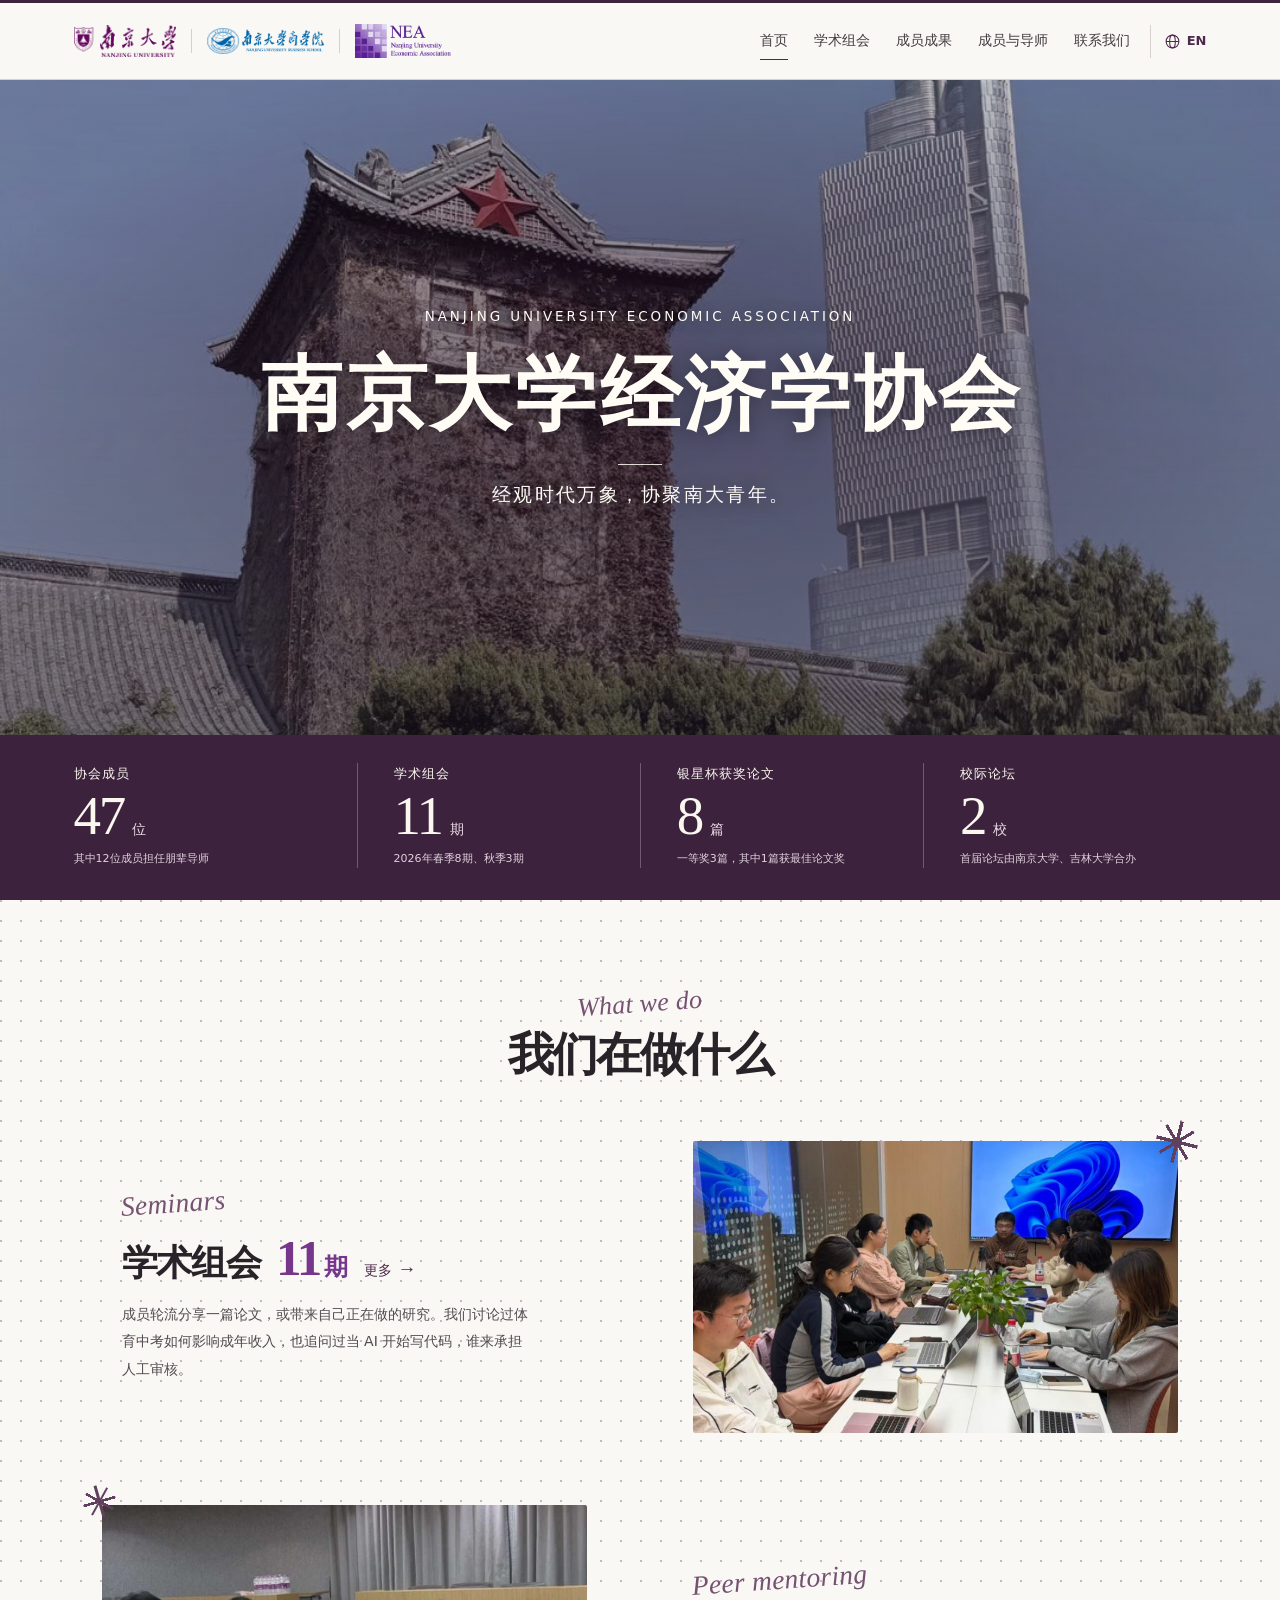
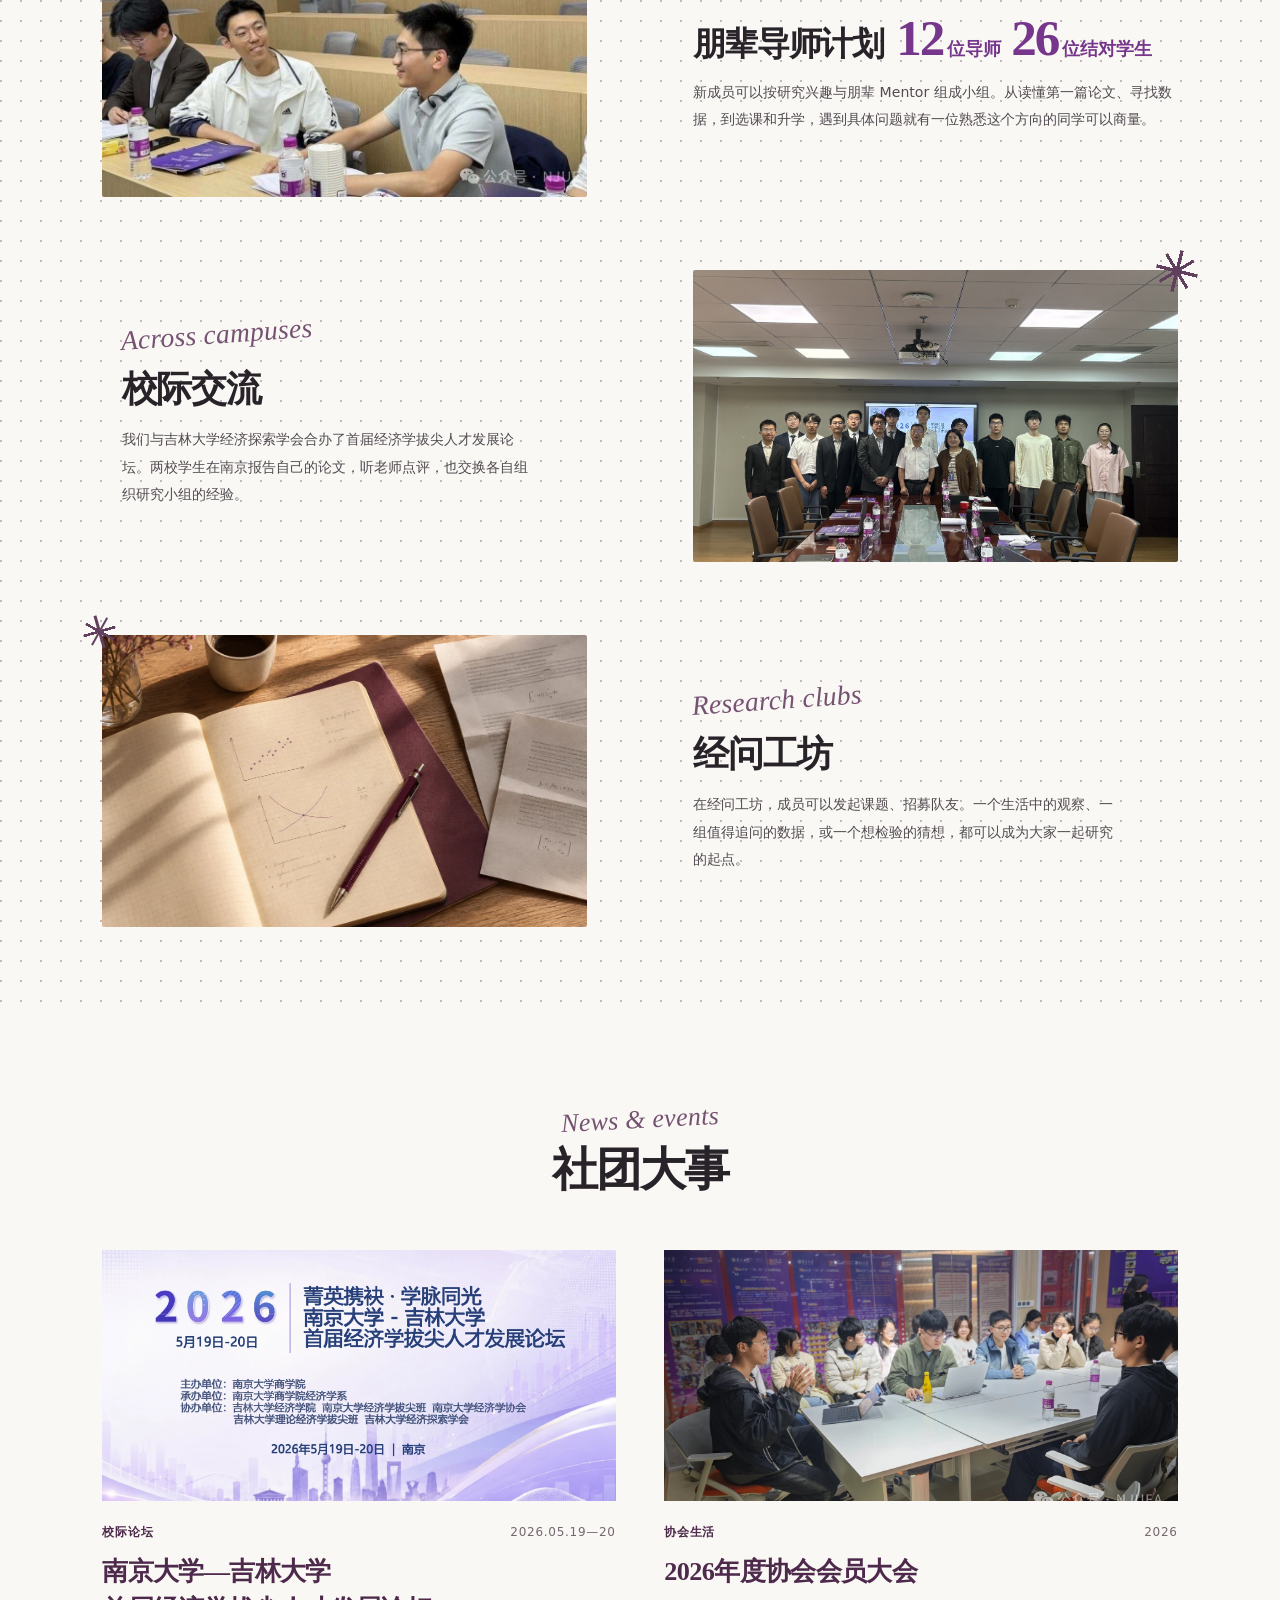
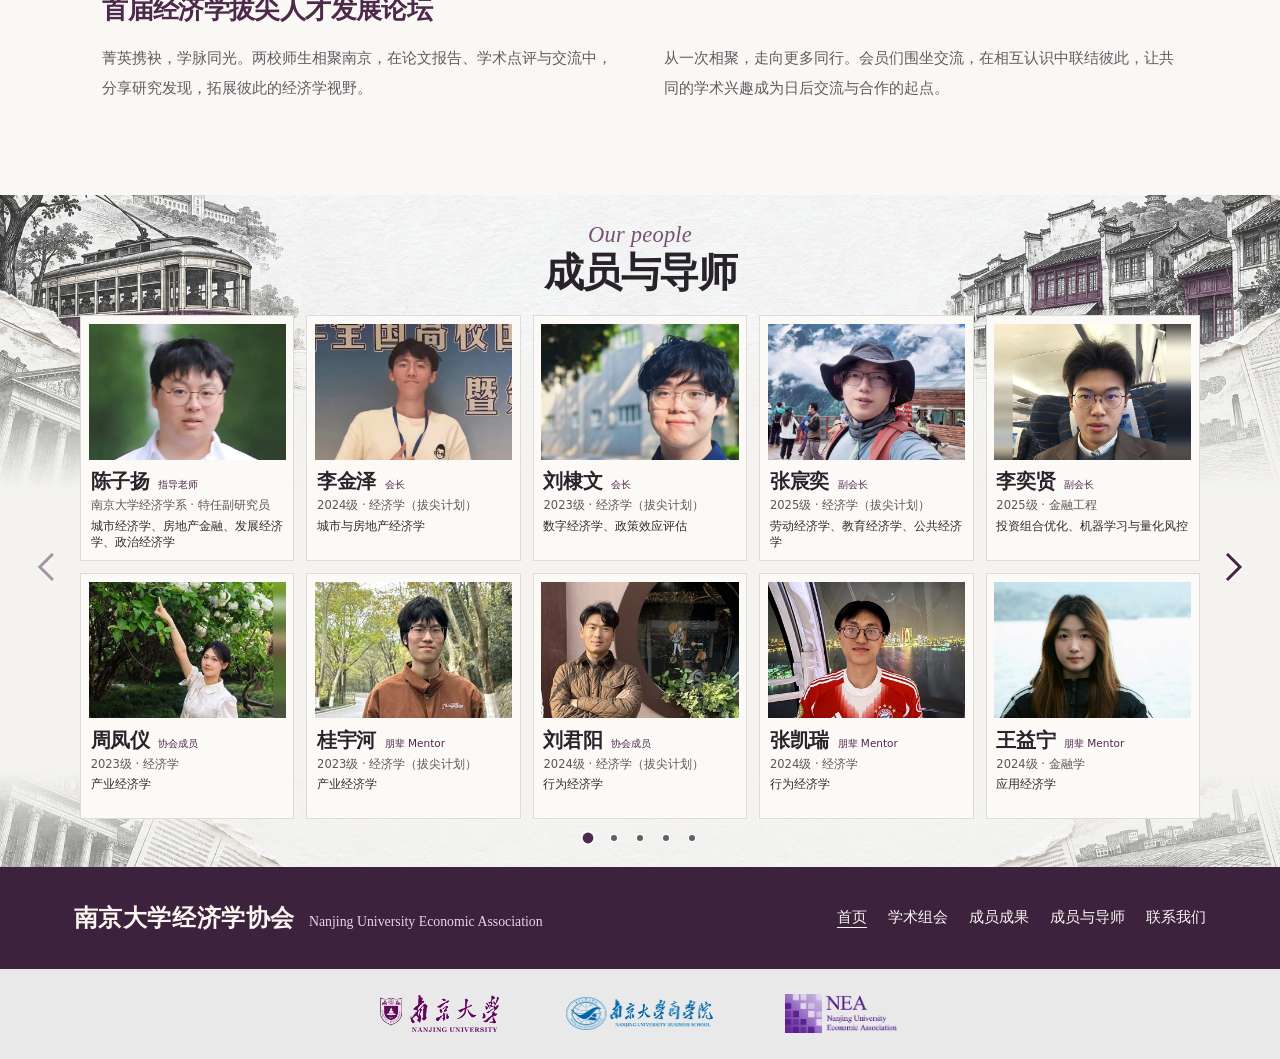
==== commit ceb63f4f: "Emphasize activity counts in large purple type and refresh styles" ====
--- a/index.html
+++ b/index.html
@@ -1,6 +1,6 @@
 <!doctype html>
 <html lang="zh-CN"><head><meta charset="utf-8"><meta name="viewport" content="width=device-width,initial-scale=1,viewport-fit=cover"><meta name="theme-color" content="#faf8f4"><meta name="description" content="南京大学经济学协会的学术组会、成员与导师、学生研究及公开联系渠道。"><title>首页 · 南京大学经济学协会</title><link rel="icon" href="assets/nea-mark.png" type="image/png" sizes="96x96">
-<link rel="stylesheet" href="assets/style.css"></head>
+<link rel="stylesheet" href="assets/style.css?v=dfc35b16bd"></head>
 <body class="separate" data-initial="home"><a href="#main" class="skip">跳至正文</a><header class="masthead"><div class="wrap mast-inner"><div class="identities"><a href="https://www.nju.edu.cn/" target="_blank" rel="noopener" aria-label="南京大学官网"><img class="logo-nju" alt="南京大学" src="assets/nju.png"></a><span class="id-rule" aria-hidden="true"></span><a href="https://nubs.nju.edu.cn/" target="_blank" rel="noopener" aria-label="南京大学商学院官网"><img class="logo-nubs" alt="南京大学商学院" src="assets/nubs.png"></a><span class="id-rule" aria-hidden="true"></span><a href="index.html" aria-label="南京大学经济学协会首页"><img class="logo-nea" alt="南京大学经济学协会 NEA" src="assets/nea.png"></a></div>
     <nav class="main-nav" aria-label="主导航"><a href="index.html" data-dest="home" aria-current="page">首页</a><a href="seminars.html" data-dest="seminars">学术组会</a><a href="research.html" data-dest="research">成员成果</a><a href="people.html" data-dest="people">成员与导师</a><a href="contact.html" data-dest="contact">联系我们</a></nav><details class="mobile-nav"><summary><span class="sr-only">主导航</span><span class="menu-lines" aria-hidden="true"></span></summary><nav aria-label="手机导航"><a href="index.html" data-dest="home" aria-current="page">首页</a><a href="seminars.html" data-dest="seminars">学术组会</a><a href="research.html" data-dest="research">成员成果</a><a href="people.html" data-dest="people">成员与导师</a><a href="contact.html" data-dest="contact">联系我们</a></nav></details><button class="language-toggle" type="button" aria-label="切换至英文" title="切换至英文"><svg viewbox="0 0 24 24" fill="none" stroke="currentColor" stroke-width="1.5" aria-hidden="true" focusable="false"><circle cx="12" cy="12" r="9"></circle><ellipse cx="12" cy="12" rx="4" ry="9"></ellipse><path d="M3 12h18"></path></svg><span class="lang-label" lang="en">EN</span></button></div></header><main id="main" tabindex="-1"><div class="page home" id="home" aria-label="首页">
     <div class="home-intro"><section class="hero" aria-labelledby="association-name"><picture><source media="(max-width: 680px) and (orientation:portrait)" srcset="assets/campus-portrait.jpg"><img src="assets/campus.jpg" alt="" fetchpriority="high" width="1080" height="650"></picture><div class="hero-inner"><p class="hero-en" lang="en">Nanjing University Economic Association</p><h1 id="association-name"><span>南京大学</span><span>经济学协会</span></h1><span class="hero-rule" aria-hidden="true"></span><p class="motto">经观时代万象，协聚南大青年。</p></div></section>
--- a/assets/style.css
+++ b/assets/style.css
@@ -469,14 +469,17 @@
 }
 
 .feature-title {align-items:baseline;column-gap:12px;row-gap:8px}
-.feature-counts {display:inline-flex;align-items:baseline;gap:13px;flex-wrap:wrap}
-.feature-count {display:inline-flex;align-items:baseline;gap:4px;white-space:nowrap}
-.feature-count strong {font:400 clamp(32px,2.7vw,42px)/1 var(--latin);color:#673d70;letter-spacing:-.04em;font-variant-numeric:lining-nums tabular-nums}
-.feature-count>span {font:400 12px/1.4 var(--sans);color:#725d70}
+.feature-counts {display:inline-flex;align-items:baseline;gap:10px;flex-wrap:wrap}
+.feature-count {display:inline-flex;align-items:baseline;gap:4px;white-space:nowrap;color:#75368b}
+.feature-count strong {font:700 clamp(44px,4vw,52px)/1 var(--latin);color:inherit;letter-spacing:-.04em;font-variant-numeric:lining-nums tabular-nums}
+.feature-count>span {font:600 clamp(16px,1.4vw,18px)/1.4 var(--sans);color:inherit}
+#weekly .feature-count>span {font-size:24px}
 #mentoring .feature-copy {max-width:none}
+#mentoring .feature-title h3 {font-size:clamp(29px,2.6vw,40px)}
 @media(max-width:680px) {
   .feature-title {column-gap:10px}
   .feature-counts {gap:10px}
-  .feature-count strong {font-size:31px}
-  .feature-count>span {font-size:11px}
-}
+  .feature-count strong {font-size:42px}
+  .feature-count>span {font-size:16px}
+  #weekly .feature-count>span {font-size:22px}
+}
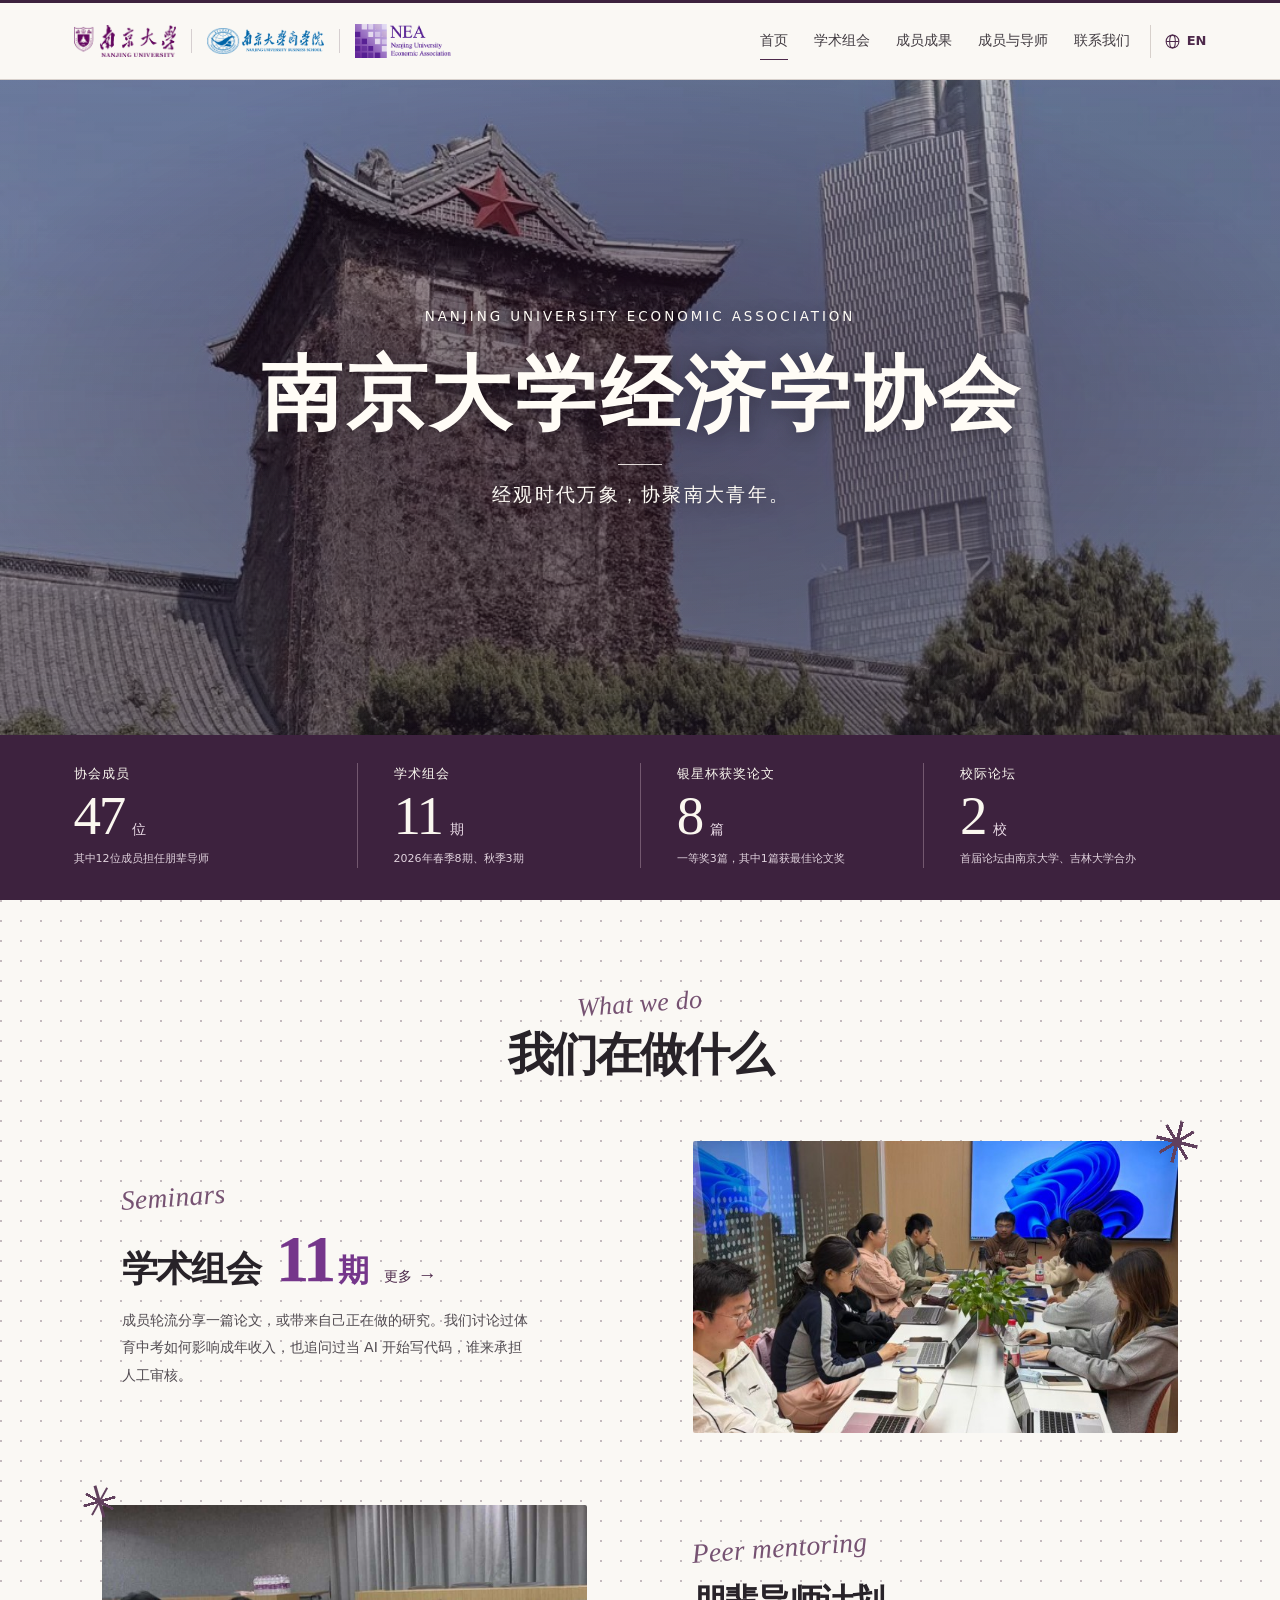
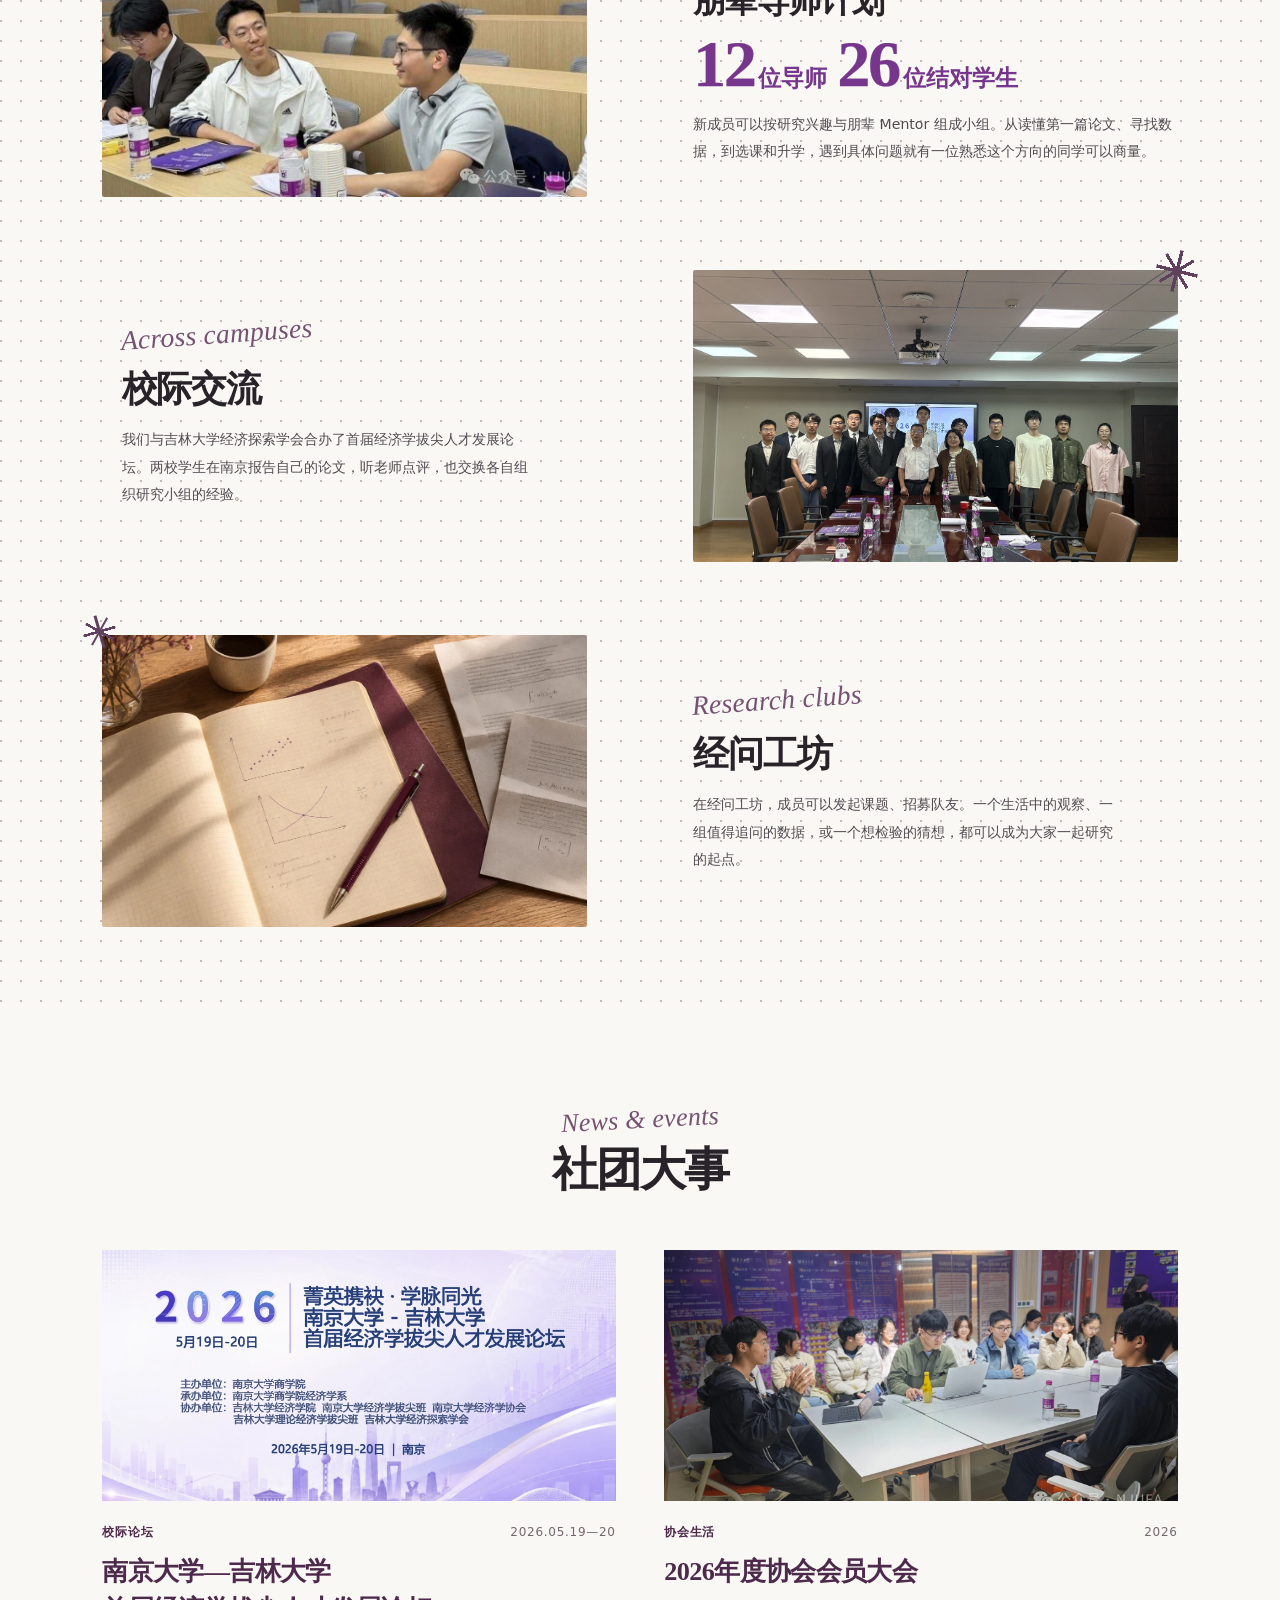
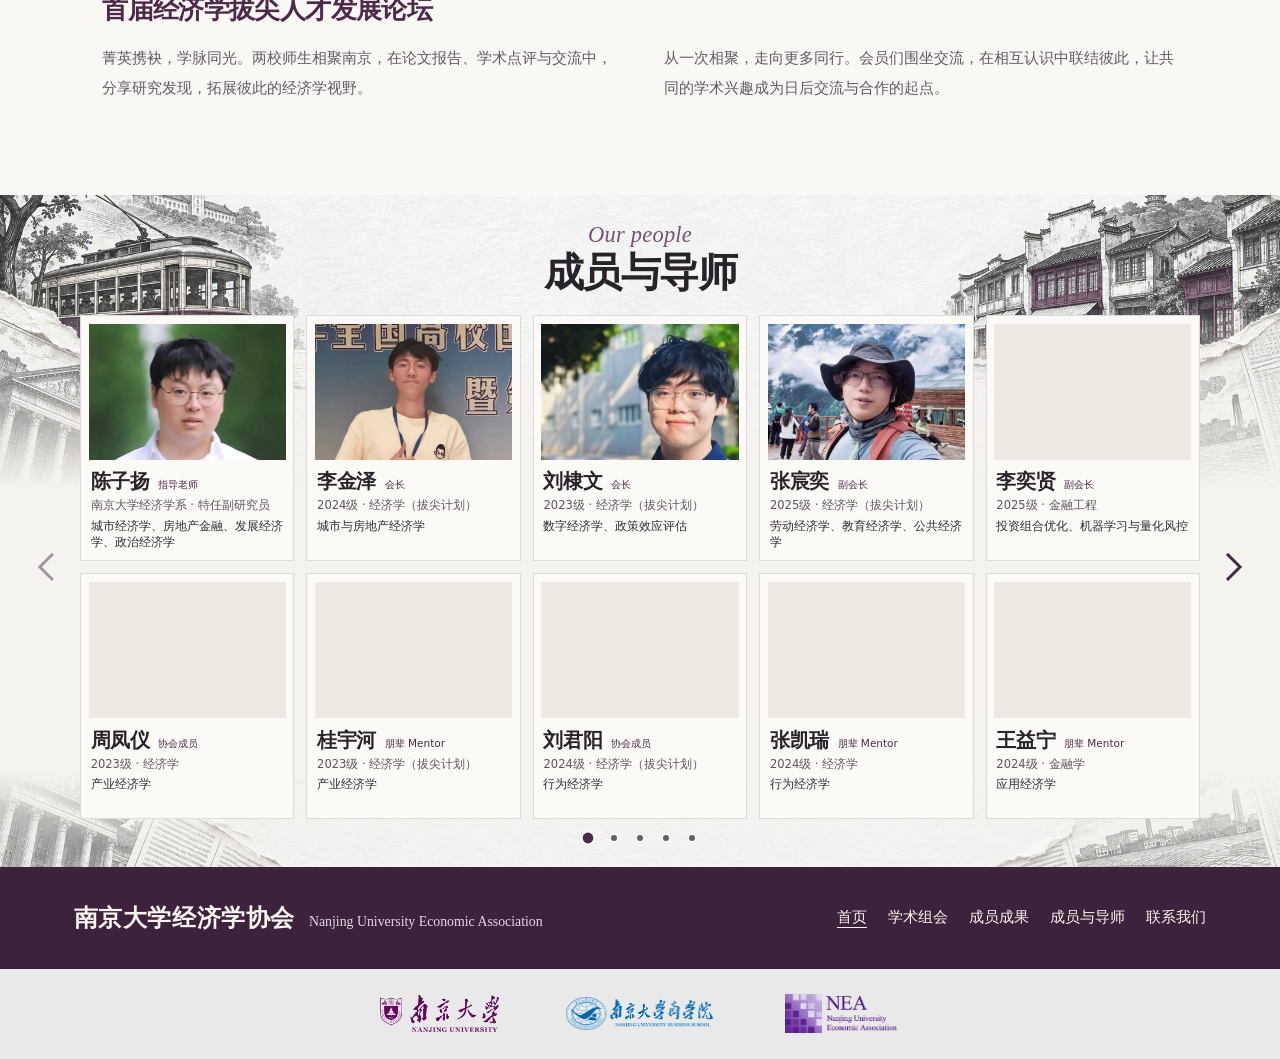
==== commit 95927def: "Increase purple activity typography by thirty percent and strengthen weight" ====
--- a/index.html
+++ b/index.html
@@ -1,6 +1,6 @@
 <!doctype html>
 <html lang="zh-CN"><head><meta charset="utf-8"><meta name="viewport" content="width=device-width,initial-scale=1,viewport-fit=cover"><meta name="theme-color" content="#faf8f4"><meta name="description" content="南京大学经济学协会的学术组会、成员与导师、学生研究及公开联系渠道。"><title>首页 · 南京大学经济学协会</title><link rel="icon" href="assets/nea-mark.png" type="image/png" sizes="96x96">
-<link rel="stylesheet" href="assets/style.css?v=dfc35b16bd"></head>
+<link rel="stylesheet" href="assets/style.css?v=e90db62515"></head>
 <body class="separate" data-initial="home"><a href="#main" class="skip">跳至正文</a><header class="masthead"><div class="wrap mast-inner"><div class="identities"><a href="https://www.nju.edu.cn/" target="_blank" rel="noopener" aria-label="南京大学官网"><img class="logo-nju" alt="南京大学" src="assets/nju.png"></a><span class="id-rule" aria-hidden="true"></span><a href="https://nubs.nju.edu.cn/" target="_blank" rel="noopener" aria-label="南京大学商学院官网"><img class="logo-nubs" alt="南京大学商学院" src="assets/nubs.png"></a><span class="id-rule" aria-hidden="true"></span><a href="index.html" aria-label="南京大学经济学协会首页"><img class="logo-nea" alt="南京大学经济学协会 NEA" src="assets/nea.png"></a></div>
     <nav class="main-nav" aria-label="主导航"><a href="index.html" data-dest="home" aria-current="page">首页</a><a href="seminars.html" data-dest="seminars">学术组会</a><a href="research.html" data-dest="research">成员成果</a><a href="people.html" data-dest="people">成员与导师</a><a href="contact.html" data-dest="contact">联系我们</a></nav><details class="mobile-nav"><summary><span class="sr-only">主导航</span><span class="menu-lines" aria-hidden="true"></span></summary><nav aria-label="手机导航"><a href="index.html" data-dest="home" aria-current="page">首页</a><a href="seminars.html" data-dest="seminars">学术组会</a><a href="research.html" data-dest="research">成员成果</a><a href="people.html" data-dest="people">成员与导师</a><a href="contact.html" data-dest="contact">联系我们</a></nav></details><button class="language-toggle" type="button" aria-label="切换至英文" title="切换至英文"><svg viewbox="0 0 24 24" fill="none" stroke="currentColor" stroke-width="1.5" aria-hidden="true" focusable="false"><circle cx="12" cy="12" r="9"></circle><ellipse cx="12" cy="12" rx="4" ry="9"></ellipse><path d="M3 12h18"></path></svg><span class="lang-label" lang="en">EN</span></button></div></header><main id="main" tabindex="-1"><div class="page home" id="home" aria-label="首页">
     <div class="home-intro"><section class="hero" aria-labelledby="association-name"><picture><source media="(max-width: 680px) and (orientation:portrait)" srcset="assets/campus-portrait.jpg"><img src="assets/campus.jpg" alt="" fetchpriority="high" width="1080" height="650"></picture><div class="hero-inner"><p class="hero-en" lang="en">Nanjing University Economic Association</p><h1 id="association-name"><span>南京大学</span><span>经济学协会</span></h1><span class="hero-rule" aria-hidden="true"></span><p class="motto">经观时代万象，协聚南大青年。</p></div></section>
--- a/assets/style.css
+++ b/assets/style.css
@@ -471,15 +471,15 @@
 .feature-title {align-items:baseline;column-gap:12px;row-gap:8px}
 .feature-counts {display:inline-flex;align-items:baseline;gap:10px;flex-wrap:wrap}
 .feature-count {display:inline-flex;align-items:baseline;gap:4px;white-space:nowrap;color:#75368b}
-.feature-count strong {font:700 clamp(44px,4vw,52px)/1 var(--latin);color:inherit;letter-spacing:-.04em;font-variant-numeric:lining-nums tabular-nums}
-.feature-count>span {font:600 clamp(16px,1.4vw,18px)/1.4 var(--sans);color:inherit}
-#weekly .feature-count>span {font-size:24px}
+.feature-count strong {font:900 clamp(57.2px,5.2vw,67.6px)/1 var(--latin);-webkit-text-stroke:.25px currentColor;color:inherit;letter-spacing:-.04em;font-variant-numeric:lining-nums tabular-nums}
+.feature-count>span {font:800 clamp(20.8px,1.82vw,23.4px)/1.4 var(--sans);color:inherit}
+#weekly .feature-count>span {font-size:31.2px}
 #mentoring .feature-copy {max-width:none}
 #mentoring .feature-title h3 {font-size:clamp(29px,2.6vw,40px)}
 @media(max-width:680px) {
   .feature-title {column-gap:10px}
   .feature-counts {gap:10px}
-  .feature-count strong {font-size:42px}
-  .feature-count>span {font-size:16px}
-  #weekly .feature-count>span {font-size:22px}
-}
+  .feature-count strong {font-size:54.6px}
+  .feature-count>span {font-size:20.8px}
+  #weekly .feature-count>span {font-size:28.6px}
+}
